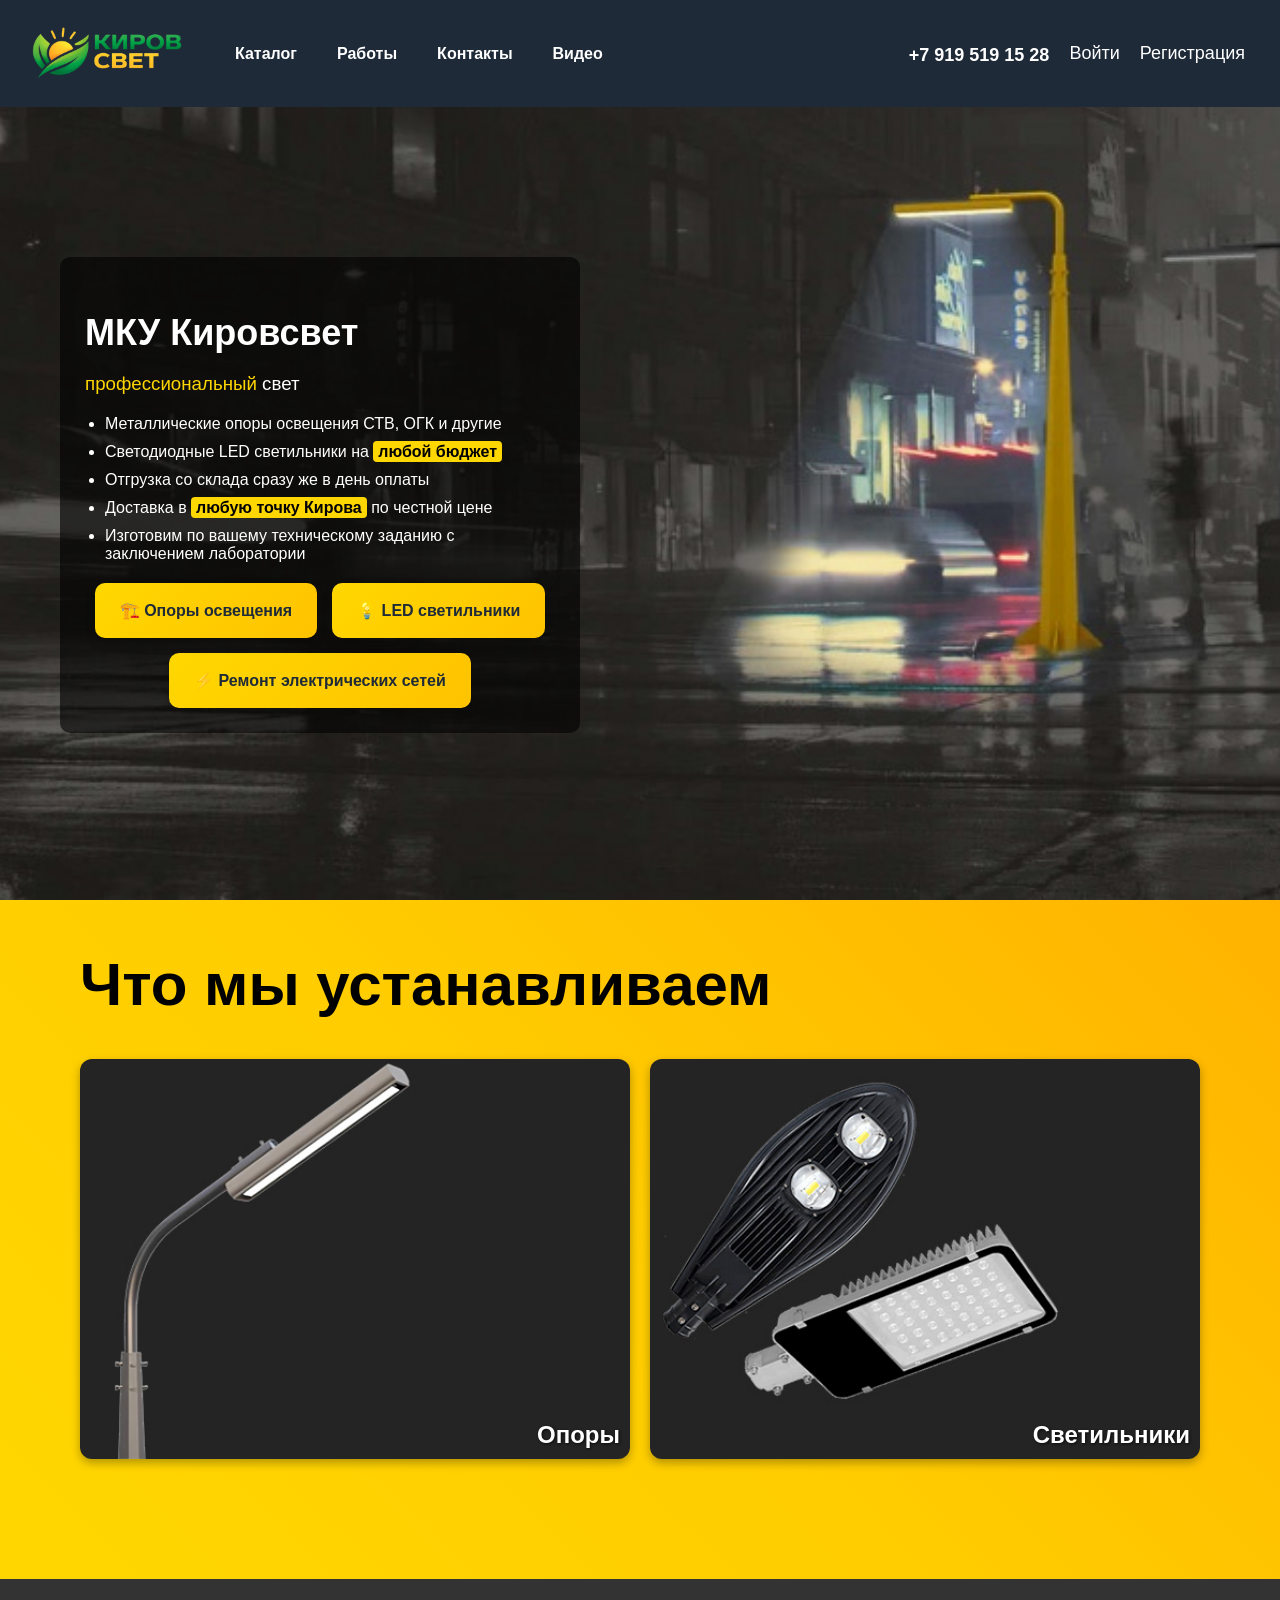
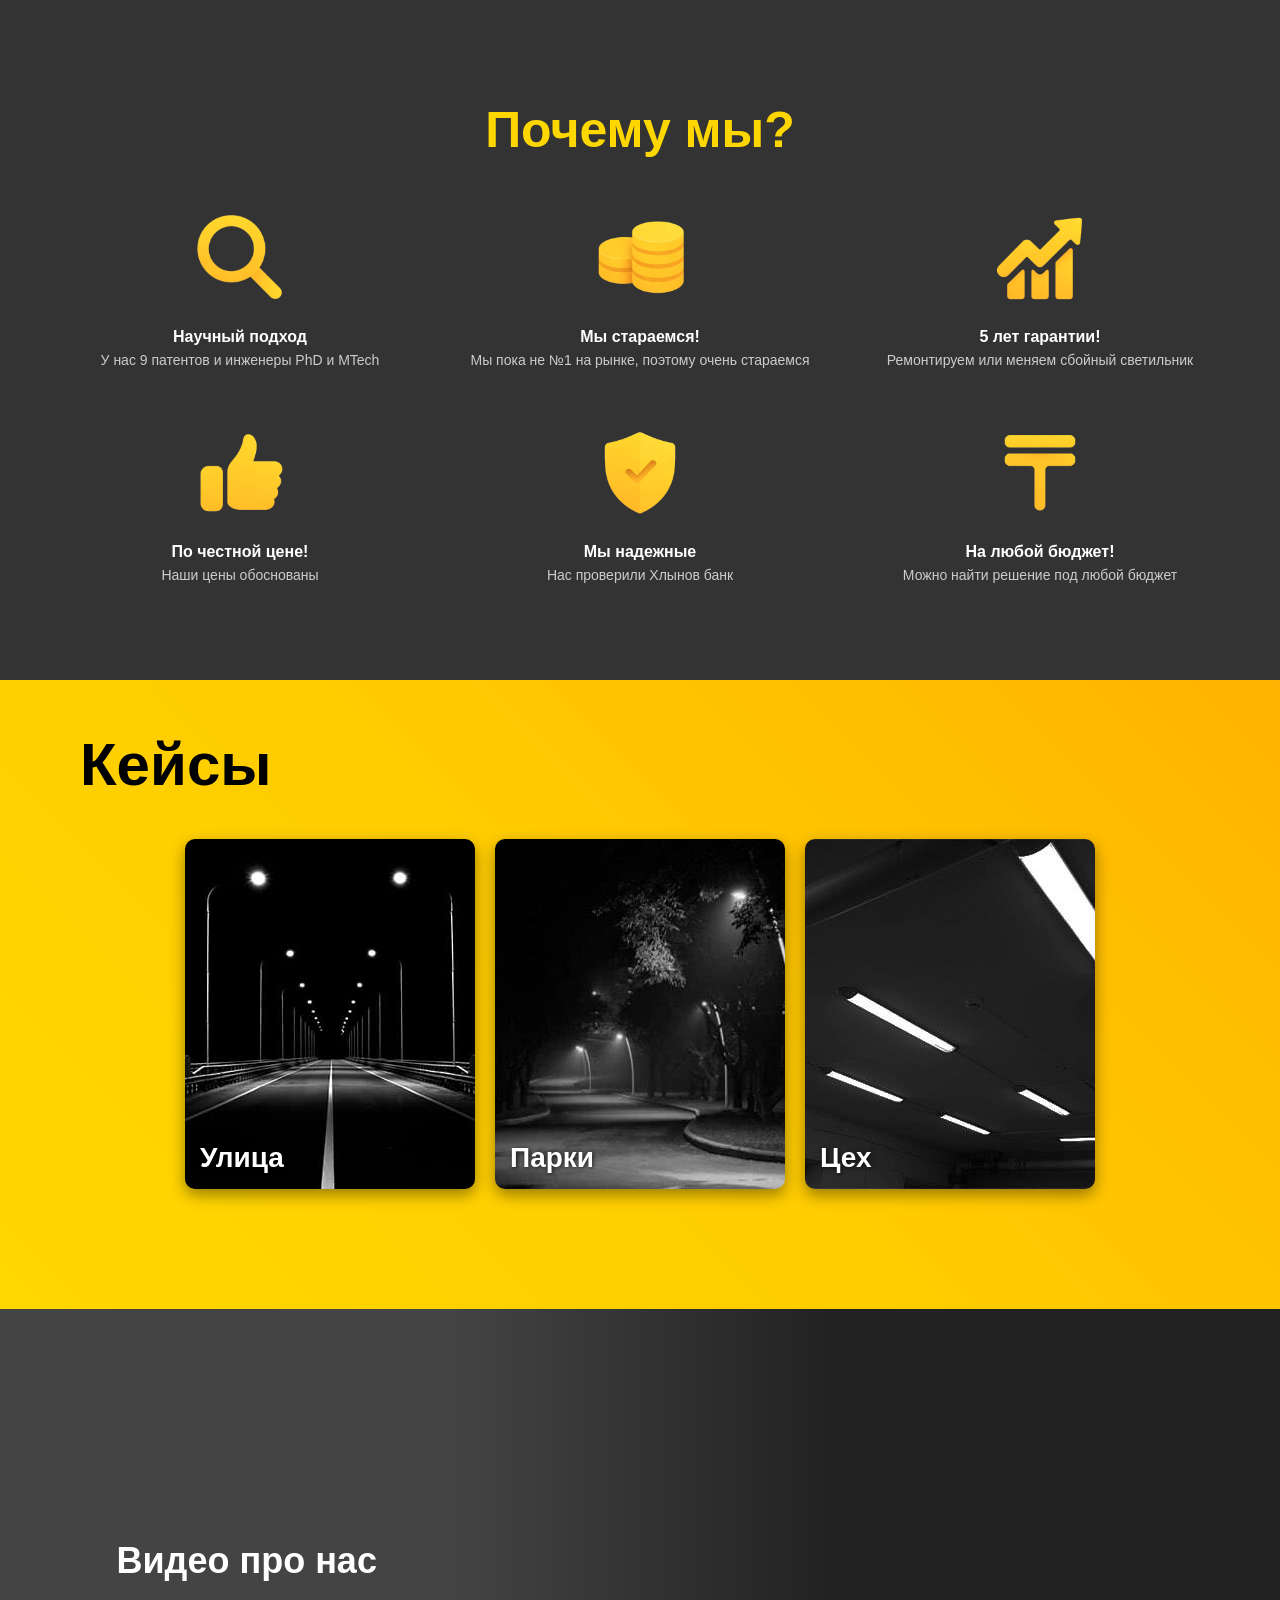
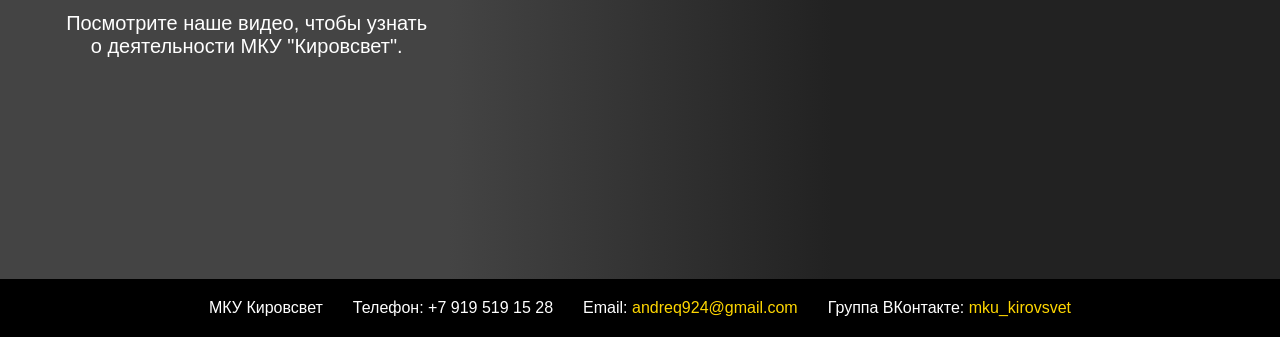
==== index.html @ 3cd002a5 "Add files via upload" ====
<!DOCTYPE html>
<html lang="ru">
<head>
<meta charset="UTF-8">
<meta name="viewport" content="width=device-width, initial-scale=1.0">
<title>МКУ Кировсвет</title>

<style>
/* Убираем горизонтальный скроллинг на всех устройствах */
/* Убираем горизонтальный скроллинг на всех устройствах */
html, body {
    margin: 0;
    padding: 0;
    width: 100%;
    overflow-x: hidden; /* Скрыть горизонтальный скроллинг */
    font-family: Arial, sans-serif;
}

/* HEADER */
.header-container { 
    display: flex; 
    justify-content: space-between; 
    align-items: center; 
    padding: 15px 30px; 
    background-color: #1e2a38; 
    color: white; 
    flex-wrap: wrap; 
}

.logo { 
    width: 155px; 
    margin-right: 10px; 
}

.nav-menu { 
    display: flex; 
    list-style: none; 
    gap: 20px; 
    align-items: center; 
    margin: 0; 
    padding: 0; 
}

.nav-menu a { 
    color: white; 
    text-decoration: none; 
    padding: 5px 10px; 
    transition: 0.3s; 
	  font-weight: bold;
}

.nav-menu a:hover { 
    color: #FFD700; 
}

/* Хедер фиксированный */
#mainHeader {
    position: fixed;
    top: 0;
    left: 0;
    width: 100%;
    background-color: #1e2a38;
    z-index: 1000;
    transition: all 0.3s ease;
    padding: 25px 30px; /* БЫЛО 15px → стало больше */
}

.header-inner {
    display: flex;
    justify-content: space-between;  /* Располагаем элементы по краям */
    align-items: center;             /* Вертикальное выравнивание */
    width: 100%;
    box-sizing: border-box;
	 
}
 
#mainHeader.scrolled {
    background-color: rgba(30, 42, 56, 0.9);
    padding: 10px 30px; /* МЕНЬШЕ при скролле */
}

/* Пользователь */
#userInfo { 
    display: none; 
    align-items: center; 
    gap: 10px; 
    cursor: pointer; 
    margin-left: 20px; 
}

#userInfo img { 
    width: 30px; 
    height: 30px; 
    border-radius: 50%; 
}
 
/* HERO */
.hero { 
padding-top: 90px;
    height: 100vh; 

    background: url('sait1/main-photo.jpg') center/cover no-repeat; 
    display: flex; 
	background-position: center 10%; /* смещает изображение вниз */
    align-items: center; 
    padding-left: 60px; 
    color: white; 
    width: 100%;
    box-sizing: border-box;
}

.hero-content { 
    max-width: 520px; 
    background: rgba(0, 0, 0, 0.6); 
    padding: 25px; 
    border-radius: 10px; 
    width: 100%;
    box-sizing: border-box;
}

.hero-content h2 { 
    font-size: 36px; 
    margin-bottom: 5px; 
}

.hero-content h3 { 
    font-weight: normal; 
    margin-bottom: 20px; 
}

.hero-content ul { 
    padding-left: 20px; 
}

.hero-content li { 
    margin-bottom: 10px; 
}

.hero-buttons { 
    margin-top: 20px; 
    display: flex; 
    gap: 15px; 
    flex-wrap: wrap;
    justify-content: center;
}

.hero-buttons button {
    padding: 18px 25px;   /* больше кнопка */
    border: none;
     border-radius: 10px;
    cursor: pointer;
    background: linear-gradient(135deg, #FFD700, #FFC300);
    color: #1e2a38;
    font-size: 14px;
    font-weight: bold;
    transition: 0.3s;
    box-shadow: 0 4px 10px rgba(0,0,0,0.2);
	    font-weight: bold; /* Сделать текст жирным */
		    font-size: 16px; /* Можно подкорректировать размер шрифта */

}

.hero-buttons button:hover {
    transform: translateY(-2px) scale(1.03);
    box-shadow: 0 6px 14px rgba(0,0,0,0.3);
    background: linear-gradient(135deg, #FFC300, #FFB000);
}

/* Блоки установок и кейсов */
.install-section, .cases-section { 
    padding: 100px 80px; 
    position: relative; 
    background: linear-gradient(45deg, #FFD700, #FFCC00, #FFB300); /* Градиент от желтого к более тёмным оттенкам */
}
.install-buttons, .cases-buttons { 
    display: flex; 
    gap: 20px; 
    justify-content: center; 
    flex-wrap: wrap;
}
/* Кнопки в секции "Что мы устанавливаем" */
/* Кнопки "Что мы устанавливаем" */
/* Кнопки "Что мы устанавливаем" */
.install-buttons button {
    position: relative;
    flex: 1 1 30%;
    height: 400px;
    border: none;
    border-radius: 12px;
    cursor: pointer;
    background-size: cover;
    background-position: center;
    overflow: hidden;
    color: #fff;
    transition: box-shadow 0.3s ease, transform 0.3s ease; /* Убираем масштабирование и оставляем только плавные переходы для обводки и тени */
    margin-bottom: 20px;
    box-shadow: 0 4px 10px rgba(0, 0, 0, 0.3);
    z-index: 1; /* Убедимся, что кнопки выше остальных элементов */
}

/* Эффект при наведении */
.install-buttons button:hover {
    box-shadow: 0 6px 20px rgba(0, 0, 0, 0.4);
    border: 3px solid #FFD700; /* Желтая обводка */
}
/* Текст на кнопке */
.install-buttons button p {
    transition: color 0.3s ease; /* Плавное изменение цвета текста */
}

/* Цвет текста при наведении */
.install-buttons button:hover p {
    color: #FFD700; /* Желтый цвет текста */
}

 

/* Начальное состояние кнопок */
.install-buttons button.poles {
    transform: translateX(-200px);
    opacity: 0;
}

.install-buttons button.lights {
    transform: translateX(200px);
    opacity: 0;
}

/* Когда кнопка становится видимой, запускаем анимацию */
.install-buttons button.show {
    opacity: 1;
    animation: slideIn 2s ease forwards;
}

/* Анимация для кнопки "Опоры" */
@keyframes slideInLeftToRight {
    0% {
        opacity: 0;
        transform: translateX(-200px);
    }
    100% {
        opacity: 1;
        transform: translateX(0);
    }
}

/* Анимация для кнопки "Светильники" */
@keyframes slideInRightToLeft {
    0% {
        opacity: 0;
        transform: translateX(200px);
    }
    100% {
        opacity: 1;
        transform: translateX(0);
    }
}

/* Применяем анимацию в зависимости от кнопки */
.install-buttons button.poles.show {
    animation: slideInLeftToRight 1s ease forwards;
}

.install-buttons button.lights.show {
    animation: slideInRightToLeft 1s ease forwards;
}
/* Заголовок на кнопках */
.install-buttons span {
    position: absolute;
    bottom: 10px;
    right: 10px;
    font-size: 24px;
    font-weight: bold;
    text-shadow: 1px 1px 3px rgba(0, 0, 0, 0.7);
    transition: 0.3s;
}
/* Стили для кнопок в секции "Кейсы" */
.cases-buttons button {
    position: relative;
    width: 380px; /* Увеличиваем ширину кнопки */
    height: 400px; /* Увеличиваем высоту кнопки */
    background-size: cover; /* Картинка будет растягиваться по кнопке */
    background-position: center; /* Центрируем картинку */
    border: none;
    border-radius: 15px; /* Увеличиваем скругление углов */
    cursor: pointer;
    transition: transform 0.3s ease, box-shadow 0.3s ease; /* Плавные эффекты */
    margin-bottom: 30px; /* Увеличиваем отступ между кнопками */
    box-shadow: 0 6px 15px rgba(0, 0, 0, 0.4); /* Тень */
}


.cases-buttons button:hover {
    transform: scale(1.05); /* Плавное увеличение кнопки при наведении */
    box-shadow: 0 8px 25px rgba(0, 0, 0, 0.5); /* Тень при наведении */
}


/* Текст на кнопке */
.cases-buttons span {
    position: absolute;
    bottom: 15px; /* Сдвигаем текст немного ниже */
    left: 15px; /* Сдвигаем текст влево */
    font-size: 28px; /* Увеличиваем размер шрифта */
    font-weight: bold;
    color: white;
    text-shadow: 1px 1px 4px rgba(0, 0, 0, 0.8); /* Увеличиваем эффект тени */
    transition: 0.3s;
}

.cases-buttons button:hover span {
    color: #FFD700; /* Цвет текста при наведении */
    text-shadow: 1px 1px 7px rgba(255, 215, 0, 0.8); /* Яркая тень при наведении */
}
.install-section h2, .cases-section h2 { 
    font-size: 60px; 
    margin-top: -50px; 
    margin-bottom: 40px; 
    color: #000; 
    text-align: left; 
}

/* Почему мы */
.why-section { 
    background-color: #333; 
    color: #eee; 
    padding: 80px 60px; 
    text-align: center; 
}

.why-section h2 { 
    font-size: 50px; 
    margin-bottom: 50px; 
    color: #FFD700; 
}
.video-text {
    text-align: center;
 
}

.video-text h2 {
    font-size: 36px; /* заголовок */
}

.video-text p {
    font-size: 20px; /* обычный текст */
}
/* Увеличиваем кнопку при наведении */
.install-buttons button:hover {
    transform: scale(1.05);
    box-shadow: 0 6px 20px rgba(0, 0, 0, 0.4);
    border: 3px solid #FFD700; /* Добавляем желтую обводку */
    color: #FFD700; /* Меняем цвет текста на желтый */
}
/* Для кнопок "Опоры" и "Светильники" */
.install-buttons button p {
    transition: color 0.3s ease; /* Плавное изменение цвета текста */
}

/* Стилизация текста на кнопке при наведении */
.install-buttons button:hover p {
    color: #FFD700; /* Текст становится желтым */
}
.why-grid { 
    display: grid; 
    grid-template-columns: repeat(3, 1fr); 
    gap: 40px; 
    justify-items: center; 
    align-items: start; 
}

.why-item {
    opacity: 0; /* Начальная прозрачность */
    transform: translateY(-20px); /* Сдвигаем элементы вверх */
    transition: opacity 0.3s ease, transform 0.3s ease; /* Плавная анимация */
}

/* Когда элемент становится видимым, добавляем анимацию */
.why-item.animate {
    opacity: 1; /* Убираем прозрачность */
    transform: translateY(0); /* Сдвигаем в исходное положение */
}
@keyframes fadeInFromTop {
    0% {
        opacity: 0;
        transform: translateY(-20px);
    }
    100% {
        opacity: 1;
        transform: translateY(0);
    }
}
.why-item:nth-child(1).animate { animation-delay: 0.2s; }
.why-item:nth-child(2).animate { animation-delay: 0.4s; }
.why-item:nth-child(3).animate { animation-delay: 0.6s; }
.why-item:nth-child(4).animate { animation-delay: 0.8s; }
.why-item:nth-child(5).animate { animation-delay: 1s; }
.why-item:nth-child(6).animate { animation-delay: 1.2s; }
/* Стили для изображений (иконок) */
.why-item img {
    width: 100px; /* Фиксированная ширина */
    height: 100px; /* Фиксированная высота */
    object-fit: contain; /* Сохраняем пропорции изображения */
    margin-bottom: 10px; /* Отступ снизу для иконки */
}
.why-title { 
    font-weight: bold; 
    font-size: 16px; 
    margin: 5px 0; 
    color: #fff; 
}

.why-desc { 
    font-weight: normal; 
    font-size: 14px; 
    color: #ccc; 
    line-height: 1.4; 
    margin-top: 5px; 
}

/* Видео и текст */
.video-text-section { 
    display: flex; 
    gap: 40px; 
    background: linear-gradient(90deg, #444 35%, #222 65%); 
    padding: 60px 40px; 
    flex-wrap: wrap; 
    align-items: center; 
    justify-content: center; 
}

.video-text-section .video-text { 
    flex: 1; 
    color: white; 
    padding: 20px; 
    min-width: 250px; 
    font-size: 18px; 
}
/* Анимации для кнопок */
@keyframes slideInTopToBottom {
    0% {
        opacity: 0;
        transform: translateY(-200px);
    }
    100% {
        opacity: 1;
        transform: translateY(0);
    }
}

@keyframes slideInBottomToTop {
    0% {
        opacity: 0;
        transform: translateY(200px);
    }
    100% {
        opacity: 1;
        transform: translateY(0);
    }
}

/* Начальное состояние кнопок */
.cases-buttons button.first,
.cases-buttons button.second,
.cases-buttons button.third {
    opacity: 0; /* Начальная прозрачность */
    transform: translateY(0); /* Начальная позиция */
    transition: transform 0.3s ease, opacity 0.3s ease; /* Плавная анимация при наведении */
}

/* Анимации для кнопок при скролле */
.cases-buttons button.first {
    transform: translateY(0px); /* Начальная позиция для анимации */
}

.cases-buttons button.second {
    transform: translateY(0px); /* Начальная позиция для анимации */
}

.cases-buttons button.third {
    transform: translateY(0px); /* Начальная позиция для анимации */
}

/* Когда кнопка становится видимой, запускаем анимацию */
.cases-buttons button.first.show {
    animation: slideInTopToBottom 1s ease forwards;
}

.cases-buttons button.second.show {
    animation: slideInBottomToTop 1s ease forwards;
}

.cases-buttons button.third.show {
    animation: slideInTopToBottom 1s ease forwards;
}

/* Анимация при наведении */
.cases-buttons button:hover {
    transform: scale(1.1); /* Увеличение при наведении */
    opacity: 1; /* Сделаем кнопку видимой при наведении */
}

.video-text-section iframe { 
    flex: 2; 
    min-width: 400px; 
    height: 450px; 
    border: none; 
}

/* Модалка */
.modal { 
    display: none; 
    position: fixed; 
    z-index: 1000; 
    inset: 0; 
    background: rgba(0, 0, 0, 0.6); 
    backdrop-filter: blur(4px); 
}

.modal-content { 
    background: #fff; 
    margin: auto; 
    padding: 30px 25px; 
    width: 320px; 
    border-radius: 12px; 
    text-align: center; 
    position: relative; 
    top: 50%; 
    transform: translateY(-50%); 
    box-shadow: 0 10px 30px rgba(0, 0, 0, 0.3); 
    animation: fadeIn 0.3s ease; 
}

@keyframes fadeIn { 
    from {opacity: 0; transform: translateY(-60%);} 
    to {opacity: 1; transform: translateY(-50%);} 
}

.close { 
    position: absolute; 
    right: 15px; 
    top: 10px; 
    font-size: 22px; 
    cursor: pointer; 
    color: #888; 
}

.close:hover { 
    color: #000; 
}

.modal-buttons { 
    display: flex; 
    gap: 10px; 
    justify-content: center; 
}

.modal-buttons button { 
    flex: 1; 
    padding: 10px; 
    border-radius: 6px; 
    border: none; 
    cursor: pointer; 
    font-size: 14px; 
    transition: 0.2s; 
}

.login-btn { 
    background-color: #1e2a38; 
    color: #fff; 
}

.login-btn:hover { 
    background-color: #2f3f52; 
}

.register-btn { 
    background-color: #FFD700; 
    color: #000; 
}

.register-btn:hover { 
    background-color: #FFC300; 
}

/* Цвета для ссылок входа и регистрации */
#loginLink a, #registerLink a {
    color: white;
    text-decoration: none;
}

#loginLink a:hover, #registerLink a:hover {
    color: #FFD700;
}

/* Нижний блок */
footer {
    background-color: #000;
    color: #fff;
    padding: 20px 0;
    width: 100%;
    text-align: center;
}

footer .footer-container {
    display: flex;
    justify-content: center; 
    align-items: center; 
    gap: 30px; 
    width: 100%; 
    font-size: 16px;
}
.menu-toggle {
    display: none;
    cursor: pointer;
    flex-direction: column;
         margin-top: 1px;  /* Приподнимаем полоску на 5px (или больше по необходимости) */

 }

.menu-bar {
     height: 3px;
    background-color: #fff;
	   margin-left: -50px;
 }

.mobile-menu {
    display: none;
    position: fixed; /* Фиксируем меню */
    top: 50px; /* Положение ниже кнопки */
    left: 0;
    width: 100%;
    background-color: #1e2a38;
    box-shadow: 0 4px 8px rgba(0, 0, 0, 0.2);
    text-align: center;
    z-index: 1000; /* Чтобы меню было поверх остальных элементов */
    transition: top 0.3s ease-in-out; /* Плавная анимация при открытии */
}


.mobile-menu .nav-menu {
    display: flex;
    flex-direction: column; /* Строки по вертикали */
    gap: 20px;
    padding: 20px;
}

.mobile-menu .nav-menu a {
    color: white;
    text-decoration: none;
    font-size: 18px;
}
footer a {
    color: #FFD700;
    text-decoration: none;
}

footer a:hover {
    color: #FFC300;
}
@media (max-width: 1300px) {
    .cases-buttons button {
        width: 290px;  /* уменьшаем ширину */
        height: 350px; /* уменьшаем высоту */
        border-radius: 10px; /* можно чуть уменьшить скругление */
        margin-bottom: 20px; /* меньше отступ */
    }
}
 
/* Мобильные адаптации */
@media (max-width: 950px) {
    .hero {
        padding-left: 0; /* Убираем отступ слева */
        padding-top: 50px; /* Уменьшаем отступ сверху */
        text-align: left;  /* Текст выравнивается по левому краю */
    }
 
    .hero-content {
        max-width: 100%;
        padding-left: 2; /* Убираем отступ слева */
        padding-right: 20px; /* Сохраняем отступ справа */
        margin-left: 0px; /* Сдвигаем контент влево */
    }

    .hero-content h2 {
        font-size: 18px; /* Уменьшаем размер заголовка */
        margin-bottom: 5px;
    }

    .hero-content h3 {
        font-size: 12px; /* Уменьшаем размер подзаголовка */
    }

    .hero-content ul {
        font-size: 10px; /* Уменьшаем размер текста в списке */
        padding-left: 10px; /* Убираем отступы списка */
    }

    .hero-buttons {
        margin-top: 10px;
        gap: 5px; /* Уменьшаем зазор между кнопками */
    }

    .hero-buttons button {
        padding: 18px 8px; /* Уменьшаем размер кнопок */
        font-size: 10px; /* Уменьшаем размер шрифта кнопок */
        width: 100%; /* Кнопки занимают всю ширину */
        margin-bottom: 5px; /* Уменьшаем отступ между кнопками */

    }

    /* Уменьшаем кнопки в секциях */
    .install-buttons button, .cases-buttons button { 
        flex: 1 1 100%; /* Кнопки занимают всю ширину экрана */
        min-height: 120px; /* Уменьшаем минимальную высоту кнопок */
        margin-bottom: 10px; /* Добавляем отступ снизу */
        width: 100%; /* Ширина кнопок */
    }

    .install-buttons button {
        height: 180px; /* Уменьшаем высоту кнопок */
    }

    .install-buttons span {
        font-size: 14px; /* Уменьшаем размер текста на кнопках */
    }

    .install-section h2 {
        font-size: 24px; /* Уменьшаем размер заголовка */
        text-align: center; /* Центрируем заголовок */
    }

    .why-grid {
        grid-template-columns: repeat(2, 1fr); /* Уменьшаем количество колонок */
    }

    .video-text-section iframe {
        width: 100%;
        height: 250px; /* Уменьшаем размер видео */
    }
	    footer .footer-container {
        flex-direction: column; /* Элементы в футере будут располагаться в колонку */
        align-items: center; /* Выравниваем элементы по центру */
        padding: 20px 10px; /* Уменьшаем отступы */
    }

    footer span {
        font-size: 14px; /* Уменьшаем размер шрифта */
        text-align: center; /* Центрируем текст */
    }

      #mainHeader {
        position: fixed; /* Закрепляем хедер */
        top: 0;
        left: 0;
        width: 100%;
        z-index: 1000;
        padding: 10px 15px;
        transition: none; /* Убираем анимацию */
    }
    .header-inner {
        max-width: 100%; /* Убираем ограничение по ширине */
        padding: 0 15px; /* Уменьшаем отступы для внутренних элементов */
        display: flex;
        justify-content: space-between;
        align-items: center;
        flex-wrap: wrap;
    }

    .logo {
        width: 30px; /* Уменьшаем размер логотипа */
    }

    .nav-menu {
        display: flex;
        gap: 15px;
        font-size: 14px; /* Уменьшаем шрифт */
        flex-wrap: wrap;
        margin: 0;
    }

    .nav-menu a {
        color: white;
        text-decoration: none;
        padding: 5px;
        transition: 0.3s;
    }

    .nav-menu a:hover {
        color: #FFD700;
    }

    /* Блок правой части хедера (контакты и кнопки) */
.header-inner > div {
    display: flex;
    align-items: center;
    gap: 10px;
    justify-content: flex-start;  /* Изменяем на start, чтобы элементы шли от левого края */
 }
    /* Информация о пользователе */
    #userInfo {
        font-size: 14px; /* Уменьшаем размер шрифта */
    }

    #userInfo img {
        width: 25px; /* Уменьшаем иконку пользователя */
        height: 25px;
    }

	    /* Скрыть меню и показывать кнопку на мобильных */
    .nav-menu {
        display: none;
    }

    .menu-toggle {
        display: flex;
    }
    
    /* Скрыть мобильное меню по умолчанию */
    .mobile-menu {
        display: none;
    }

.mobile-menu.show {
    display: block; /* Показать меню */
}
 

.logo {
    width: 80px;
    position: absolute;
    left: 10px;
    top: 12px; /* было 15px — уменьшаем, чтобы поднять */
}

    /* Уменьшаем размер шрифта для ссылок меню */
    .nav-menu a {
        font-size: 14px; /* Уменьшаем шрифт */
    }

    /* Уменьшаем размер шрифта для информации о пользователе */
    #userInfo {
        font-size: 14px;
    }

    /* Уменьшаем размер текста для номера телефона */
    .header-inner > div > div:first-child {
        font-size: 12px; /* Уменьшаем размер шрифта для номера телефона */
    }

    /* Уменьшаем отступы и размер кнопок в правой части шапки */
    .header-inner > div {
        gap: 10px; /* Уменьшаем промежуток между элементами */
        font-size: 14px; /* Уменьшаем размер шрифта для кнопок */
		margin-left: 0px; /* Сдвигаем влево на 10px */

    }

    /* Уменьшаем размер кнопок входа и регистрации */
    #loginLink a, #registerLink a {
        font-size: 12px; /* Уменьшаем размер шрифта для ссылок */
        padding: 5px; /* Уменьшаем отступы */
		margin-left: 0px; /* Сдвигаем влево на 10px */

    }

    /* Уменьшаем размеры кнопок регистрации и входа в модалке */
    .modal-buttons button {
        font-size: 12px; /* Уменьшаем размер шрифта */
        padding: 8px 12px; /* Уменьшаем отступы */
 
    }

    /* Уменьшаем кнопки в мобильном меню */
    .menu-toggle {
        gap: 4px; /* Уменьшаем отступы между полосками */
    }

    .menu-bar {
        width: 25px; /* Уменьшаем ширину полосок меню */
    }

    .video-text-section iframe {
        width: 100% !important;  /* Видео занимает всю ширину экрана */
        height: 200px !important; /* Уменьшаем высоту */
        max-width: 100% !important; /* Ограничиваем максимальную ширину */
        margin-left: -40px; /* Сдвигаем видео влево */
    }

    .video-text-section {
        display: flex;
        justify-content: flex-start; /* Выравнивание по левому краю */
        align-items: center;        /* Вертикальное выравнивание */
        width: 100%;                /* Убираем ограничения по ширине */
    }

	   .video-text-section .video-text {
        margin-left: -80px;
    }

 

}
.nav-menu a {
    position: relative;
    display: inline-block;
}

.nav-menu a::after {
    content: "";
    position: absolute;
    left: 50%;
    bottom: 1px;
    width: 80%;
    height: 1px;
    background-color: white;

    transform: translateX(-50%) scaleX(0);
    transform-origin: center;
    transition: transform 0.3s ease;
}

.nav-menu a:hover::after {
    transform: translateX(-50%) scaleX(1);
}
html {
    scroll-behavior: smooth;
}
</style>
</head>
<body>

<header id="mainHeader">
  <div class="header-inner">
    <!-- Левый блок: логотип + меню -->
    <div style="display: flex; align-items: center; gap: 30px;">
      <a href="#home">
    <img src="sait1/logo.png" alt="Логотип" class="logo">
</a>
      <nav>
        <ul class="nav-menu">
          <li><a href="#installSection">Каталог</a></li>
          <li><a href="#casesSection">Работы</a></li>
          <li><a href="ContacMap.html">Контакты</a></li>
          <li><a href="#videoSection">Видео</a></li>
        </ul>
      </nav>
    </div>

    <!-- Правый блок -->
	<div style="display: flex; align-items: center; gap: 20px; font-size: 18px; margin-left: auto; transform: translateX(-65px);">
      <div style="font-weight: bold; color: #fff; margin-top: 4px;">+7 919 519 15 28</div>

      <div id="loginLink"><a href="login.html">Войти</a></div>
      <div id="registerLink"><a href="register.html">Регистрация</a></div>

      <div id="userInfo" onclick="goToDashboard()">
        <img id="userImage" src="" alt="User">
        <span id="username" style="color:#fff; font-weight:bold;"></span>
      </div>
    </div>
    
    <!-- Кнопка для мобильного меню -->
    <div class="menu-toggle" id="menuToggle" onclick="toggleMenu()">
      <span class="menu-bar"></span>
      <span class="menu-bar"></span>
      <span class="menu-bar"></span>
    </div>
  </div>
</header>

<!-- Мобильное меню -->
<div class="mobile-menu" id="mobileMenu">
  <ul class="nav-menu">
    <li><a href="#installSection">Каталог</a></li>
    <li><a href="#casesSection">Работы</a></li>
    <li><a href="ContacMap.html">Контакты</a></li>
    <li><a href="#videoSection">Видео</a></li>
  </ul>
</div>

<main>
<!-- HERO -->
<section class="hero" id="home">
    <div class="hero-content">
        <h2>МКУ Кировсвет</h2>
        <h3><span style="color: #FFD700;">профессиональный</span> свет</h3>
        <ul>
            <li>Металлические опоры освещения СТВ, ОГК и другие</li>
<li>Светодиодные LED светильники на <span style="background-color: #FFD700; color: #000000; padding: 2px 5px; border-radius: 4px; font-weight: bold;">любой бюджет</span></li>            <li>Отгрузка со склада сразу же в день оплаты</li>
<li>Доставка в <span style="background-color: #FFD700; color: #000000; padding: 2px 5px; border-radius: 4px; font-weight: bold;">любую точку Кирова</span> по честной цене</li>            <li>Изготовим по вашему техническому заданию с заключением лаборатории</li>
        </ul>
   <div class="hero-buttons">
    <button onclick="window.location.href='poles.html?from=index'">🏗️ Опоры освещения</button>
    <button onclick="window.location.href='light.html?from=index'">💡 LED светильники</button>
    <button onclick="handleRequestClick(event)">⚡ Ремонт электрических сетей</button>
</div>
    </div>
</section>

<!-- Блок "Что мы устанавливаем" -->
<section class="install-section" id="installSection">
    <h2>Что мы устанавливаем</h2>
    <div class="install-buttons">
        <button style="background-image: url('sait1/photo1.jpg');" onclick="window.location.href='poles.html?from=index'">
            <span>Опоры</span>
        </button>
        <button style="background-image: url('sait1/photo2.jpg');" onclick="window.location.href='light.html?from=index'">
            <span>Светильники</span>
        </button>
    </div>
</section>

<!-- Почему мы -->
<section class="why-section">
    <h2>Почему мы?</h2>
    <div class="why-grid">
        <div class="why-item"><img src="sait1/icon1.png" alt="Scientific Approach Icon"><p class="why-title">Научный подход</p><p class="why-desc">У нас 9 патентов и инженеры PhD и MTech</p></div>
        <div class="why-item"><img src="sait1/icon2.png" alt="We Try Hard Icon"><p class="why-title">Мы стараемся!</p><p class="why-desc">Мы пока не №1 на рынке, поэтому очень стараемся</p></div>
        <div class="why-item"><img src="sait1/icon3.png" alt="5 Years Warranty Icon"><p class="why-title">5 лет гарантии!</p><p class="why-desc">Ремонтируем или меняем сбойный светильник</p></div>
        <div class="why-item"><img src="sait1/icon4.png" alt="Fair Price Icon"><p class="why-title">По честной цене!</p><p class="why-desc">Наши цены обоснованы</p></div>
        <div class="why-item"><img src="sait1/icon5.png" alt="Reliable Icon"><p class="why-title">Мы надежные</p><p class="why-desc">Нас проверили Хлынов банк</p></div>
        <div class="why-item"><img src="sait1/icon6.png" alt="Any Budget Icon"><p class="why-title">На любой бюджет!</p><p class="why-desc">Можно найти решение под любой бюджет</p></div>
    </div>
</section>

<!-- Кейсы -->
<!-- Кейсы -->
<section class="cases-section" id="casesSection">
    <h2>Кейсы</h2>
    <div class="cases-buttons">
        <button style="background-image: url('sait1/case1.jpg');" onclick="location.href='blog.html?category=streets'">
            <span>Улица</span>
        </button>
        <button style="background-image: url('sait1/case2.jpg');" onclick="location.href='blog.html?category=parks'">
            <span>Парки</span>
        </button>
        <button style="background-image: url('sait1/case3.jpg');" onclick="location.href='blog.html?category=factories'">
            <span>Цех</span>
        </button>
    </div>
</section>

<!-- Видео -->
<section class="video-text-section" id="videoSection">
    <div class="video-text">
        <h2>Видео про нас</h2>
        <p>Посмотрите наше видео, чтобы узнать о деятельности МКУ "Кировсвет".</p>
    </div>
    <iframe src="https://rutube.ru/play/embed/9d8a7dd4cd6e8657183748b31ed77d64" allowfullscreen></iframe>
</section>

<!-- Модалка -->
<div id="authModal" class="modal">
    <div class="modal-content">
        <span class="close" onclick="closeModal()">&times;</span>
        <h3>Требуется вход</h3>
        <p>Чтобы подать заявку, необходимо войти в систему</p>
        <div class="modal-buttons">
            <button class="login-btn" onclick="goToLogin()">Войти</button>
            <button class="register-btn" onclick="goToRegister()">Регистрация</button>
        </div>
    </div>
</div>
<script>
document.addEventListener('DOMContentLoaded', () => {
    const installButtons = document.querySelectorAll('.install-buttons button');

    // Функция для отслеживания видимости элементов
    const handleIntersection = (entries, observer) => {
        entries.forEach(entry => {
            if (entry.isIntersecting) {
                entry.target.classList.add('show'); // Добавляем класс "show" для анимации
                observer.unobserve(entry.target); // Останавливаем наблюдение после того, как элемент стал видим
            }
        });
    };

    const observer = new IntersectionObserver(handleIntersection, {
        threshold: 0.5 // Элемент будет виден, когда его 50% будет видно на экране
    });

    // Наблюдаем за каждой кнопкой
    installButtons.forEach(button => {
        // Если кнопка "Опоры" (слева)
        if (button.style.backgroundImage.includes("photo1")) {
            button.classList.add('poles'); // Добавляем класс для анимации "Опоры"
        }

        // Если кнопка "Светильники" (справа)
        if (button.style.backgroundImage.includes("photo2")) {
            button.classList.add('lights'); // Добавляем класс для анимации "Светильники"
        }

        observer.observe(button); // Начинаем наблюдение за кнопкой
    });
});
document.addEventListener('DOMContentLoaded', () => {
    const caseButtons = document.querySelectorAll('.cases-buttons button');

    // Функция для отслеживания видимости элементов
    const handleIntersection = (entries, observer) => {
        entries.forEach(entry => {
            if (entry.isIntersecting) {
                entry.target.classList.add('show'); // Добавляем класс "show" для анимации
                observer.unobserve(entry.target); // Прекращаем наблюдение за этим элементом
            }
        });
    };

    const observer = new IntersectionObserver(handleIntersection, {
        threshold: 0.5 // Элемент будет виден, когда его 50% будет видно на экране
    });

    // Добавляем классы для первой, второй и третьей кнопки
    caseButtons.forEach((button, index) => {
        if (index === 0) {
            button.classList.add('first'); // Первая кнопка
        } else if (index === 1) {
            button.classList.add('second'); // Вторая кнопка
        } else if (index === 2) {
            button.classList.add('third'); // Третья кнопка
        }

        observer.observe(button); // Начинаем наблюдение за кнопкой
    });
});

document.addEventListener('DOMContentLoaded', () => {
    // Получаем все элементы с классом .why-item
    const whyItems = document.querySelectorAll('.why-item');

    // Функция для отслеживания видимости элементов
    const handleIntersection = (entries, observer) => {
        entries.forEach(entry => {
            if (entry.isIntersecting) {
                entry.target.classList.add('animate'); // Добавляем класс "animate" для анимации
                observer.unobserve(entry.target); // Прекращаем наблюдение за этим элементом
            }
        });
    };

    // Настройки IntersectionObserver
    const observer = new IntersectionObserver(handleIntersection, {
        threshold: 0.5 // Элемент будет видим, когда 50% его видимости появится на экране
    });

    // Наблюдаем за каждым элементом .why-item
    whyItems.forEach(item => {
        observer.observe(item); // Начинаем наблюдение за каждым элементом
    });
});
</script>
<script>
// Отображение пользователя
if(sessionStorage.getItem('username')){
    const username = sessionStorage.getItem('username');
    document.getElementById('loginLink').style.display = 'none';
    document.getElementById('registerLink').style.display = 'none';
    const userInfo = document.getElementById('userInfo');
    userInfo.style.display = 'flex';
    document.getElementById('username').textContent = username;

    // Иконка
    if(username === 'Admin'){
        document.getElementById('userImage').src = 'sait1/admin-icon.png';
    } else {
        document.getElementById('userImage').src = 'sait1/user-icon.png';
    }
}

// Кнопка заявки
function handleRequestClick(event){
    event.preventDefault();
    if(!sessionStorage.getItem('username')){
        document.getElementById('authModal').style.display='block';
    } else {
        window.location.href="submit_request.html";
    }
}

// Функция для переключения мобильного меню
function toggleMenu() {
    const mobileMenu = document.getElementById('mobileMenu');
    mobileMenu.classList.toggle('show'); // Добавляет/удаляет класс, показывая/скрывая меню
    if (mobileMenu.classList.contains('show')) {
        // Если меню открыто, не делаем хедер прозрачным
        document.getElementById('mainHeader').classList.remove('scrolled');
    }
}
function closeModal(){ document.getElementById('authModal').style.display='none'; }
function goToLogin(){ window.location.href="login.html"; }
function goToRegister(){ window.location.href="register.html"; }

// Прокрутка хедера
window.addEventListener('scroll', function() {
    const header = document.getElementById('mainHeader');
    const mobileMenu = document.getElementById('mobileMenu');
    
    // Проверяем, что мы на мобильном устройстве, чтобы отключить анимацию
    if (window.innerWidth > 768) { // На устройствах больше 768px анимация работает
        if (!mobileMenu.classList.contains('show')) {
            if (window.scrollY > 50) header.classList.add('scrolled');
            else header.classList.remove('scrolled');
        }
    } else {
        // На мобильных устройствах, хедер всегда будет в статичном положении
        header.classList.remove('scrolled'); // Убираем класс, чтобы не было изменений
    }
});ы


// Личный кабинет
function goToDashboard(){
    const username = sessionStorage.getItem('username');
    if(username){
        if(username === 'Admin') window.location.href="admin_dashboard.html";
        else window.location.href="user_dashboard.html";
    } else alert("Пожалуйста, войдите в систему.");
}

// Закрытие модалки при клике вне
window.onclick = function(event){
    const modal = document.getElementById('authModal');
    if(event.target === modal) modal.style.display = "none";
}
</script>

<!-- Нижний блок -->
<footer>
    <div class="footer-container">
        <span>МКУ Кировсвет</span>
        <span>Телефон: +7 919 519 15 28</span>
        <span>Email: <a href="mailto:andreq924@gmail.com">andreq924@gmail.com</a></span>
        <span>Группа ВКонтакте: <a href="https://vk.com/mku_kirovsvet" target="_blank">mku_kirovsvet</a></span>
    </div>
</footer>

</body>
</html>
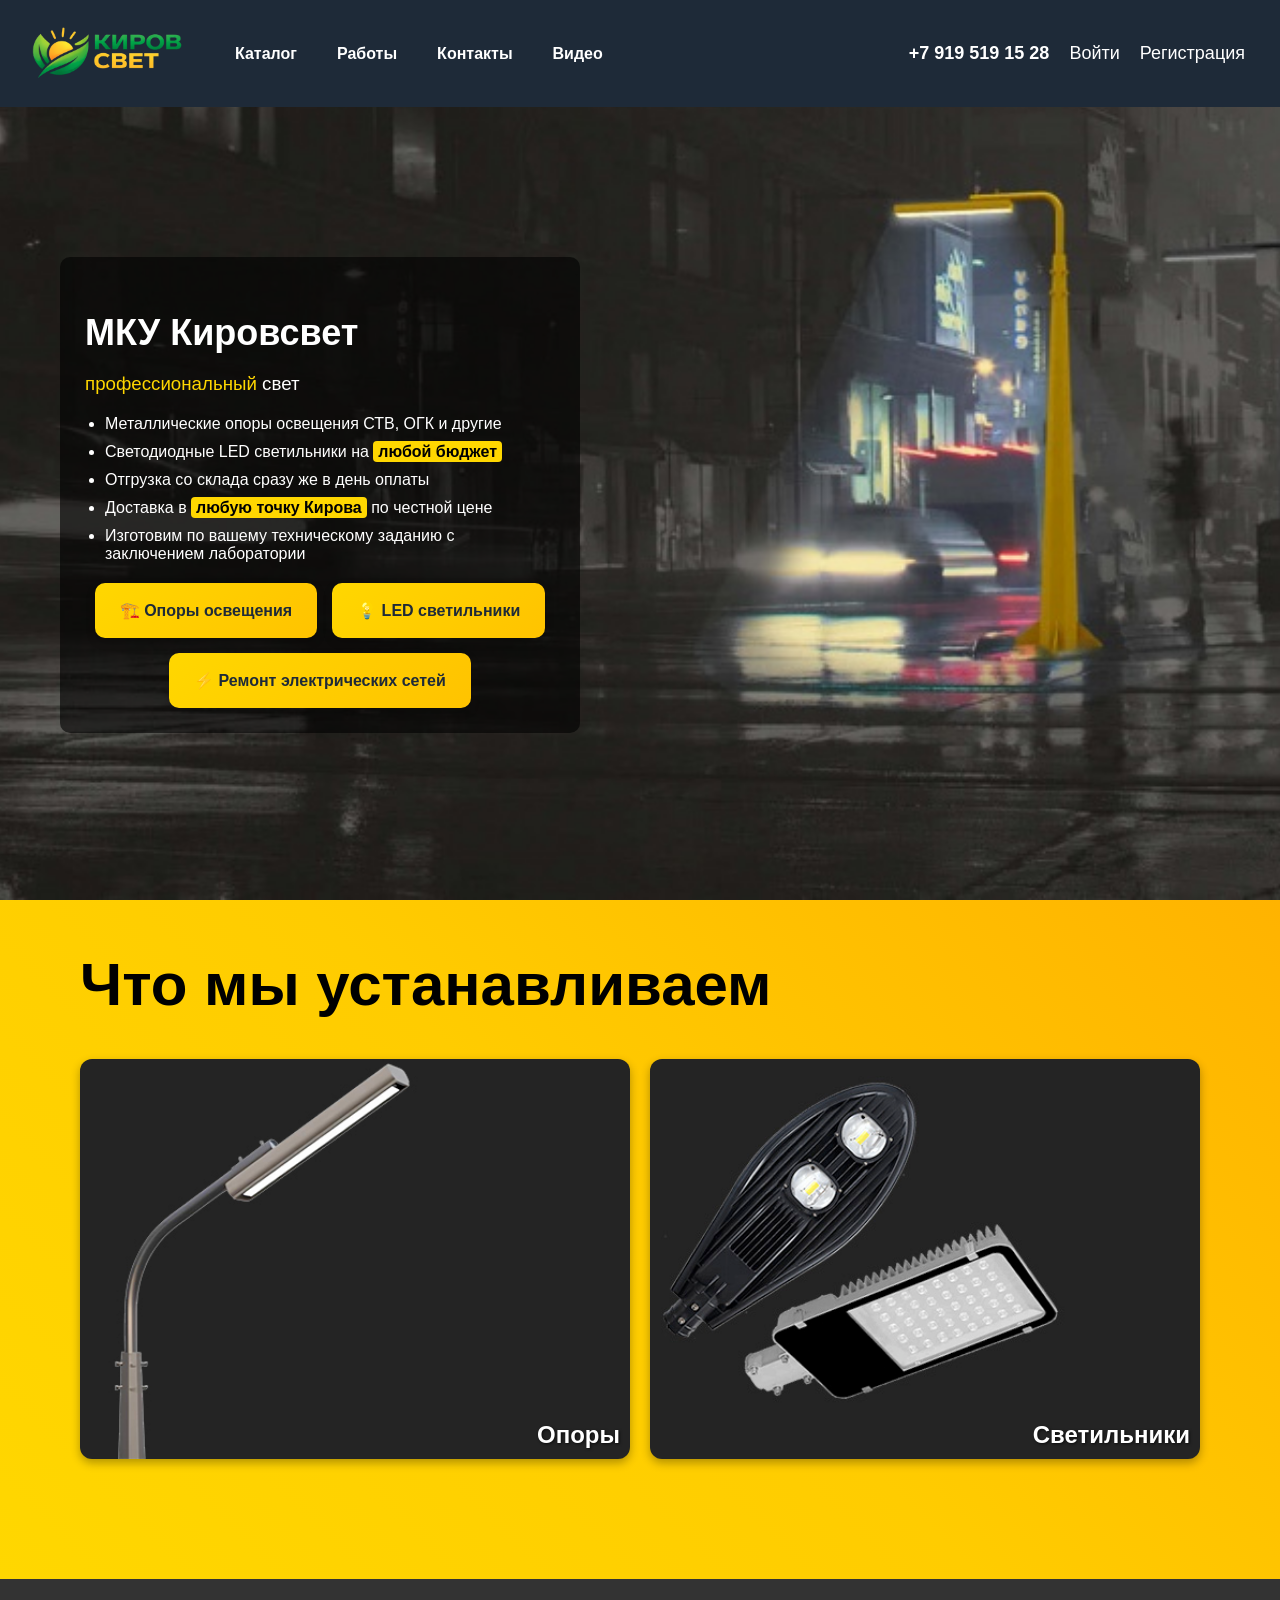
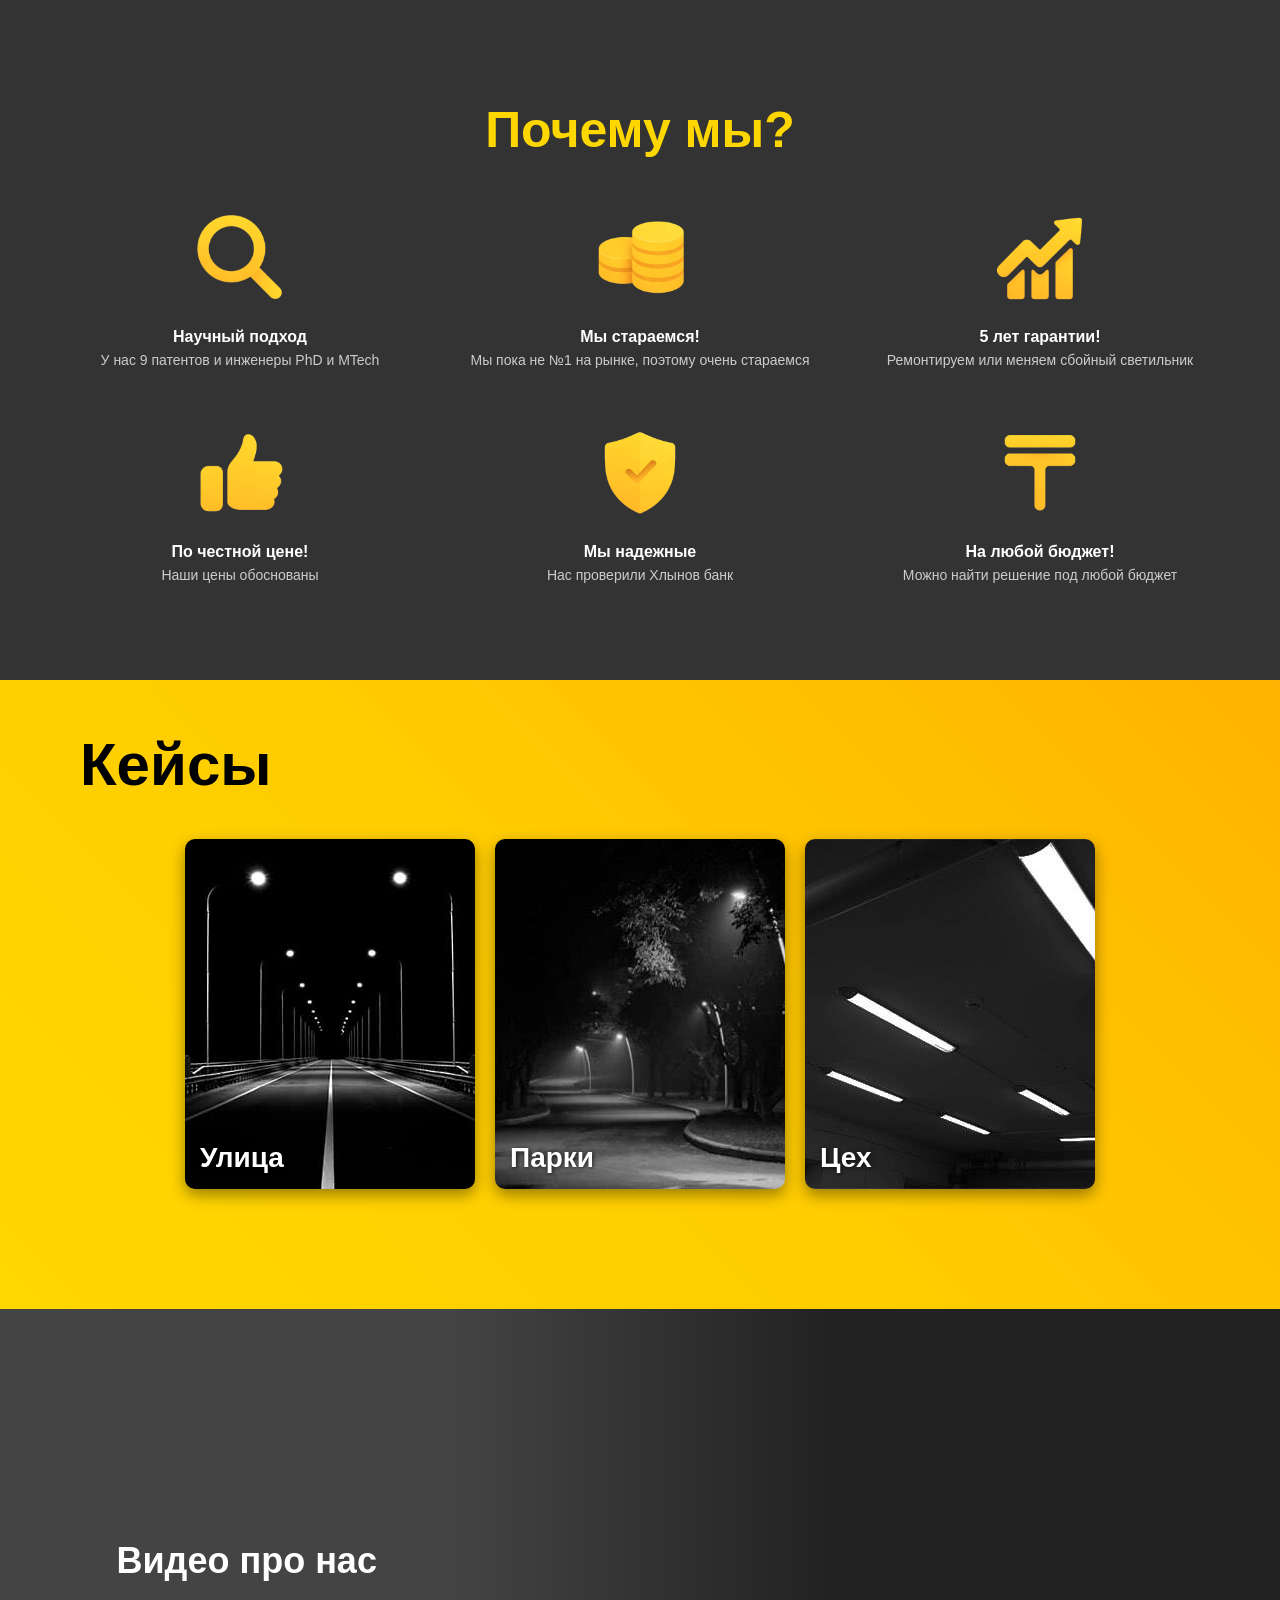
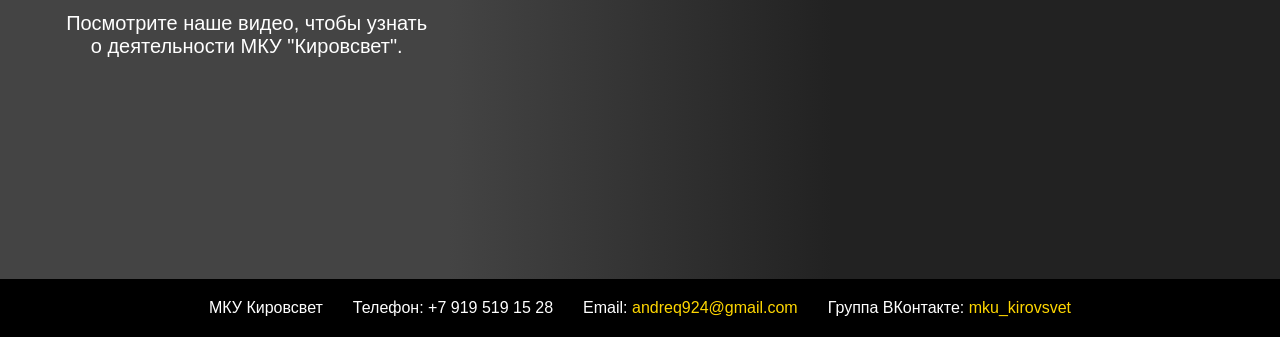
==== commit 3fcd62d2: "Add files via upload" ====
--- a/index.html
+++ b/index.html
@@ -506,7 +506,18 @@
     height: 450px; 
     border: none; 
 }
-
+.header-right .phone {
+    color: #fff !important;
+    font-weight: bold;
+}
+.header-right {
+    display: flex;
+    align-items: center;
+    gap: 20px;
+    margin-left: auto;
+    font-size: 18px;
+    transform: translateX(-65px);
+}
 /* Модалка */
 .modal { 
     display: none; 
@@ -658,13 +669,13 @@
 footer a:hover {
     color: #FFC300;
 }
-@media (max-width: 1300px) {
-    .cases-buttons button {
-        width: 290px;  /* уменьшаем ширину */
-        height: 350px; /* уменьшаем высоту */
-        border-radius: 10px; /* можно чуть уменьшить скругление */
-        margin-bottom: 20px; /* меньше отступ */
-    }
+@media (max-width: 1300px) {
+    .cases-buttons button {
+        width: 290px;  /* уменьшаем ширину */
+        height: 350px; /* уменьшаем высоту */
+        border-radius: 10px; /* можно чуть уменьшить скругление */
+        margin-bottom: 20px; /* меньше отступ */
+    }
 }
  
 /* Мобильные адаптации */
@@ -674,7 +685,31 @@
         padding-top: 50px; /* Уменьшаем отступ сверху */
         text-align: left;  /* Текст выравнивается по левому краю */
     }
- 
+
+     .header-right {
+        gap: 5px;
+        transform: translateX(65px); /* или вообще 0 */
+        font-size: 14px;
+        justify-content: flex-end;
+        width: 100%;
+	 
+
+		 
+    }
+
+    .phone {
+        font-size: 12px;
+        white-space: nowrap;
+		    color: #fff;
+    font-weight: bold;
+    }
+
+
+
+    #loginLink a,
+    #registerLink a {
+        font-size: 5px;
+    }
     .hero-content {
         max-width: 100%;
         padding-left: 2; /* Убираем отступ слева */
@@ -830,7 +865,7 @@
     width: 80px;
     position: absolute;
     left: 10px;
-    top: 12px; /* было 15px — уменьшаем, чтобы поднять */
+    top: 11px; /* было 15px — уменьшаем, чтобы поднять */
 }
 
     /* Уменьшаем размер шрифта для ссылок меню */
@@ -948,17 +983,17 @@
     </div>
 
     <!-- Правый блок -->
-	<div style="display: flex; align-items: center; gap: 20px; font-size: 18px; margin-left: auto; transform: translateX(-65px);">
-      <div style="font-weight: bold; color: #fff; margin-top: 4px;">+7 919 519 15 28</div>
-
-      <div id="loginLink"><a href="login.html">Войти</a></div>
-      <div id="registerLink"><a href="register.html">Регистрация</a></div>
-
-      <div id="userInfo" onclick="goToDashboard()">
+<div class="header-right">
+    <div class="phone">+7 919 519 15 28</div>
+
+    <div id="loginLink"><a href="login.html">Войти</a></div>
+    <div id="registerLink"><a href="register.html">Регистрация</a></div>
+
+    <div id="userInfo" onclick="goToDashboard()">
         <img id="userImage" src="" alt="User">
-        <span id="username" style="color:#fff; font-weight:bold;"></span>
-      </div>
+        <span id="username"></span>
     </div>
+</div>
     
     <!-- Кнопка для мобильного меню -->
     <div class="menu-toggle" id="menuToggle" onclick="toggleMenu()">
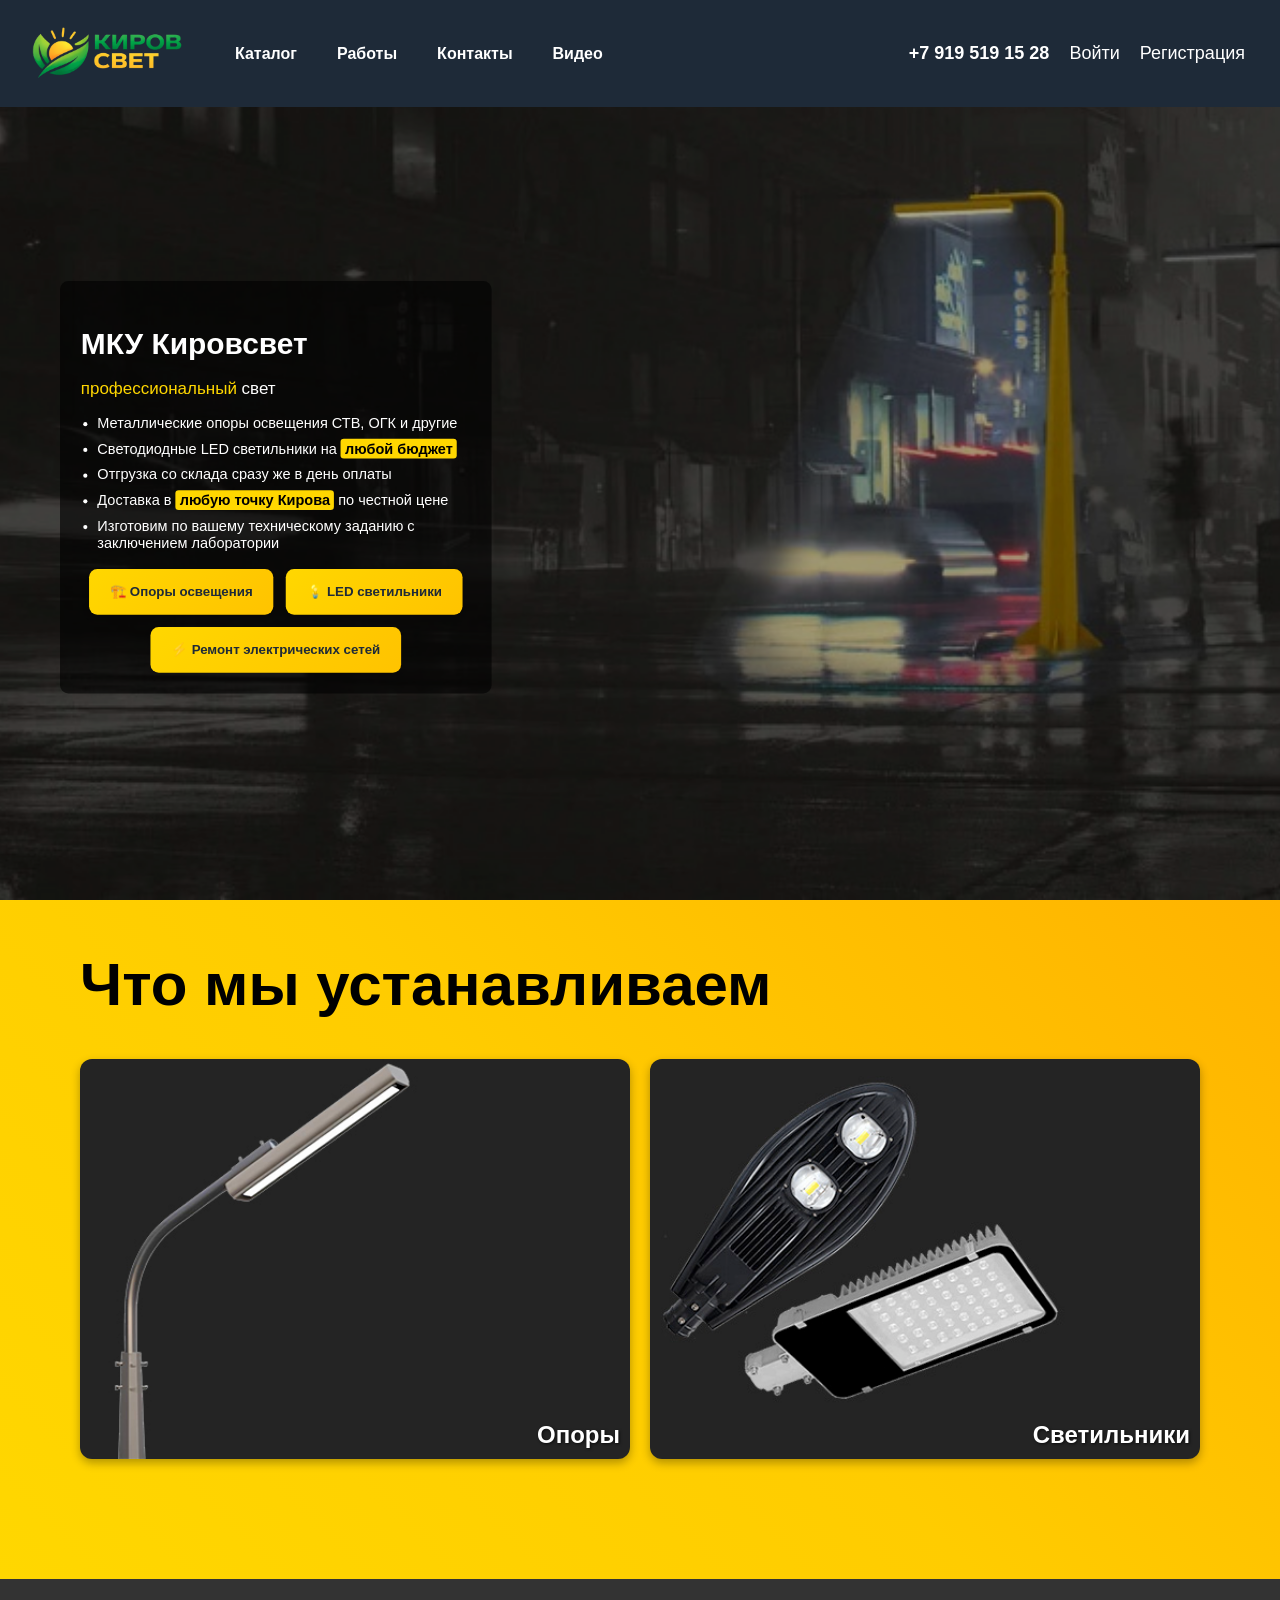
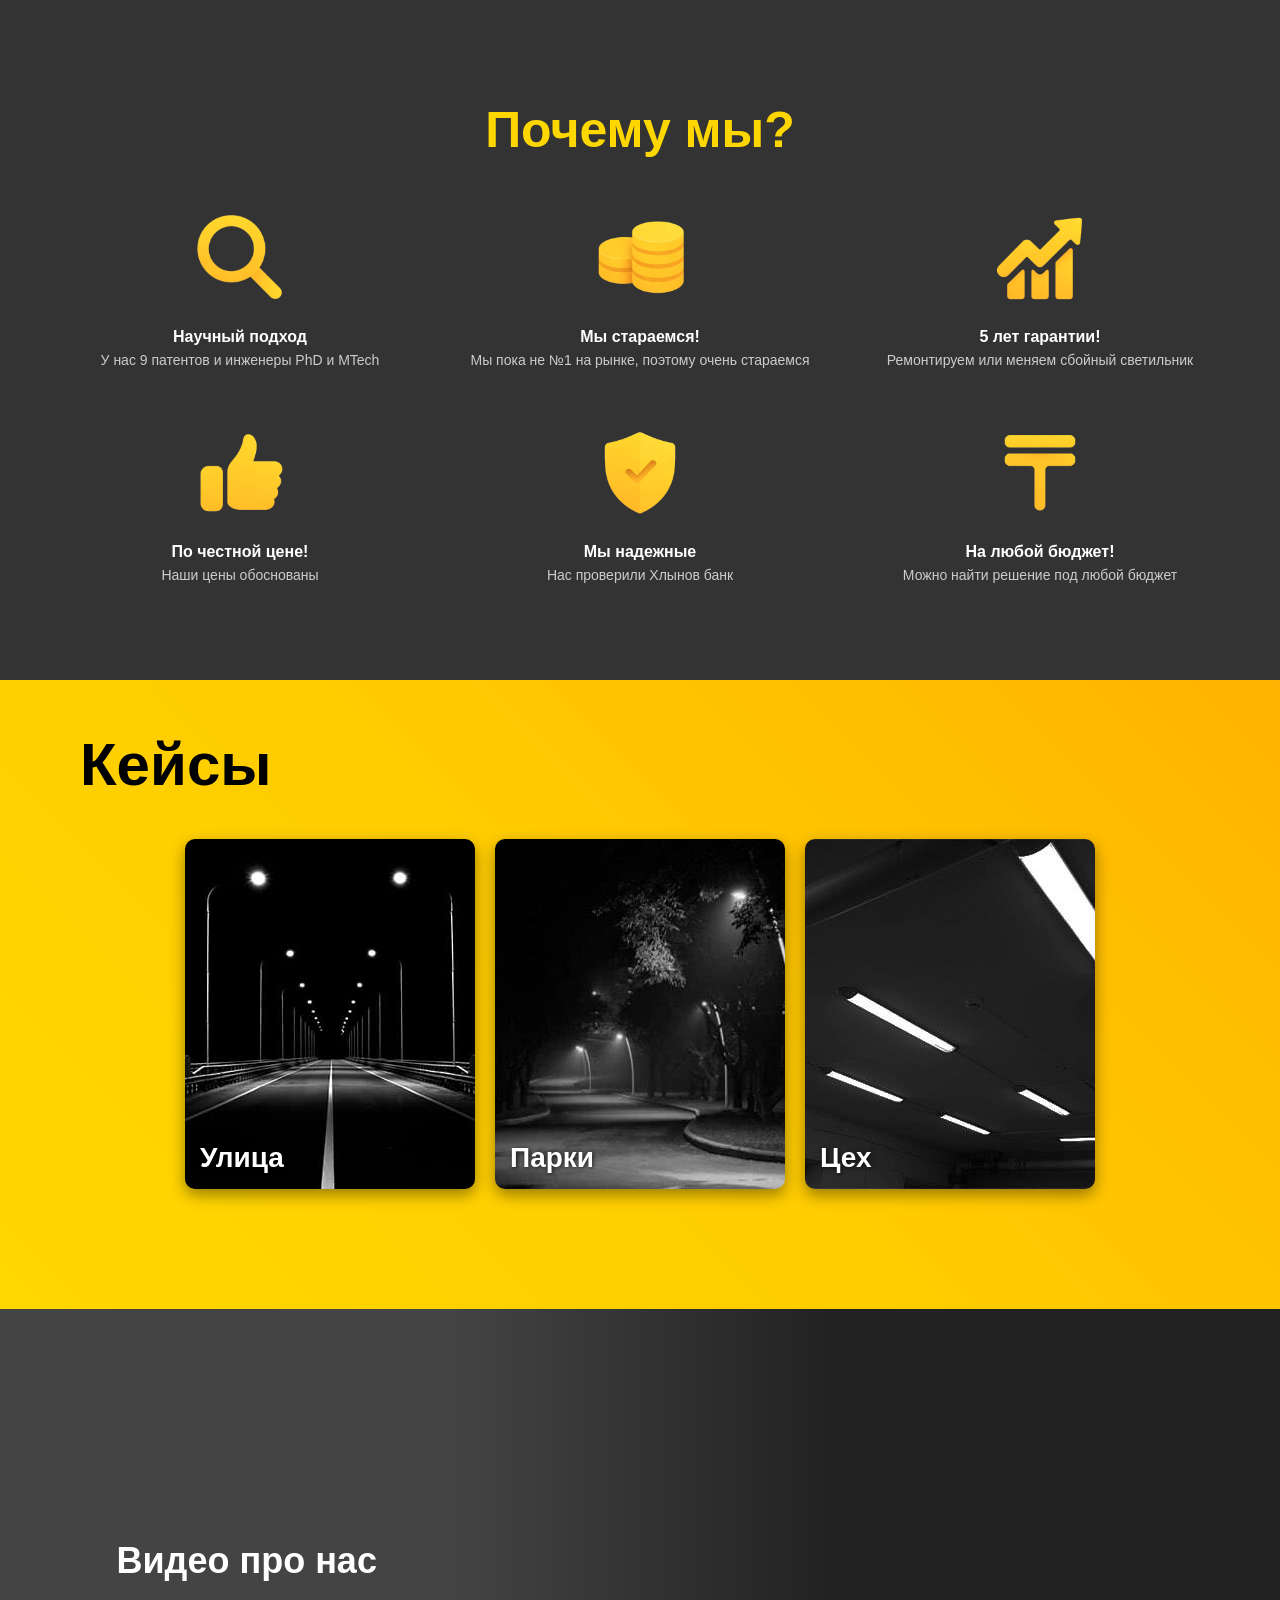
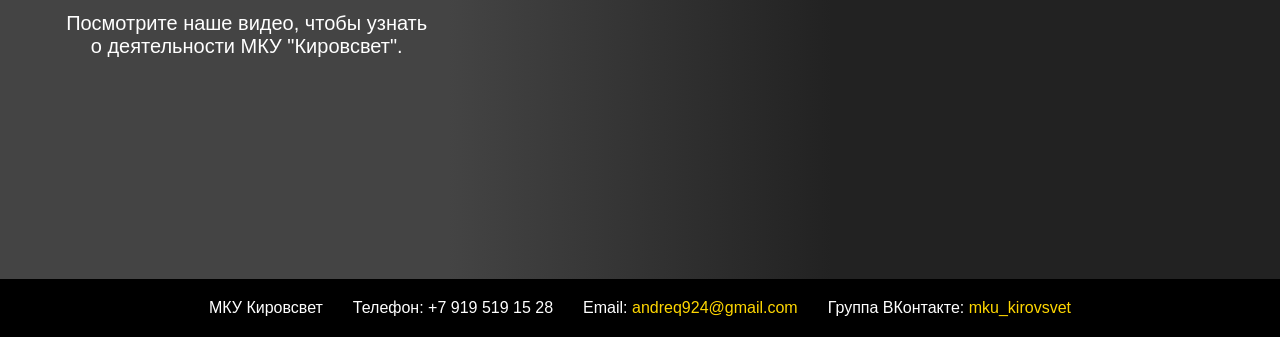
==== commit 9170bdbf: "Add files via upload" ====
--- a/index.html
+++ b/index.html
@@ -1,6 +1,8 @@
 <!DOCTYPE html>
 <html lang="ru">
 <head>
+<link rel="icon" href="favicon.png" type="image/png">
+
 <meta charset="UTF-8">
 <meta name="viewport" content="width=device-width, initial-scale=1.0">
 <title>МКУ Кировсвет</title>
@@ -99,8 +101,7 @@
 padding-top: 90px;
     height: 100vh; 
 
-    background: url('sait1/main-photo.jpg') center/cover no-repeat; 
-    display: flex; 
+     display: flex; 
 	background-position: center 10%; /* смещает изображение вниз */
     align-items: center; 
     padding-left: 60px; 
@@ -121,6 +122,9 @@
 .hero-content h2 { 
     font-size: 36px; 
     margin-bottom: 5px; 
+	    color: #FFD700;
+
+ 
 }
 
 .hero-content h3 { 
@@ -527,7 +531,14 @@
     background: rgba(0, 0, 0, 0.6); 
     backdrop-filter: blur(4px); 
 }
-
+@media (max-width: 1300px) {
+    .hero-content {
+        transform: scale(0.83);
+        transform-origin: left top;
+		    margin-top:70px;
+
+    }
+}
 .modal-content { 
     background: #fff; 
     margin: auto; 
@@ -686,29 +697,29 @@
         text-align: left;  /* Текст выравнивается по левому краю */
     }
 
-     .header-right {
-        gap: 5px;
-        transform: translateX(65px); /* или вообще 0 */
-        font-size: 14px;
-        justify-content: flex-end;
-        width: 100%;
-	 
-
-		 
-    }
-
-    .phone {
-        font-size: 12px;
-        white-space: nowrap;
-		    color: #fff;
-    font-weight: bold;
-    }
-
-
-
-    #loginLink a,
-    #registerLink a {
-        font-size: 5px;
+     .header-right {
+        gap: 5px;
+        transform: translateX(65px); /* или вообще 0 */
+        font-size: 14px;
+        justify-content: flex-end;
+        width: 100%;
+	 
+
+		 
+    }
+
+    .phone {
+        font-size: 12px;
+        white-space: nowrap;
+		    color: #fff;
+    font-weight: bold;
+    }
+
+
+
+    #loginLink a,
+    #registerLink a {
+        font-size: 12px;
     }
     .hero-content {
         max-width: 100%;
@@ -954,12 +965,82 @@
     transform-origin: center;
     transition: transform 0.3s ease;
 }
-
+/* Анимация "дорогого" появления */
+.fade-up {
+    opacity: 0;
+    transform: translateY(30px);
+    filter: blur(6px);
+    transition: all 0.8s ease;
+}
+
+.fade-up.show {
+    opacity: 1;
+    transform: translateY(0);
+    filter: blur(0);
+}
+
+/* Задержки для последовательного появления */
+.delay-1 { transition-delay: 0.2s; }
+.delay-2 { transition-delay: 0.4s; }
+.delay-3 { transition-delay: 0.6s; }
+.delay-4 { transition-delay: 0.8s; }
+.delay-5 { transition-delay: 1s; }
+.delay-6 { transition-delay: 1.2s; }
+.delay-7 { transition-delay: 1.4s; }
+
+/* Премиум эффект для заголовка */
+.hero-content h2 {
+    color: #fff;
+
+ }
+
+@keyframes shine {
+    from { background-position: -200px; }
+    to { background-position: 200px; }
+}
 .nav-menu a:hover::after {
     transform: translateX(-50%) scaleX(1);
 }
 html {
     scroll-behavior: smooth;
+}
+
+.hero {
+    position: relative;
+    overflow: hidden;
+}
+
+.hero::before {
+    content: "";
+    position: absolute;
+    inset: 0;
+    background: url('sait1/main-photo.jpg') center/cover no-repeat;
+		background-position: center 10%; /* смещает изображение вниз */
+
+    filter: blur(12px);
+    transform: scale(1.1);
+    animation: unblur 2s ease forwards;
+    z-index: 0;
+}
+.hero-content {
+    font-size: 17.5px;
+}
+.hero::after {
+    content: "";
+    position: absolute;
+    inset: 0;
+    background: rgba(0,0,0,0.35);
+    z-index: 1;
+}
+
+.hero-content {
+    position: relative;
+    z-index: 2;
+}
+
+@keyframes unblur {
+    from { filter: blur(12px); transform: scale(1.1); }
+    to { filter: blur(0); transform: scale(1); }
 }
 </style>
 </head>
@@ -1018,18 +1099,46 @@
 <!-- HERO -->
 <section class="hero" id="home">
     <div class="hero-content">
-        <h2>МКУ Кировсвет</h2>
-        <h3><span style="color: #FFD700;">профессиональный</span> свет</h3>
+
+        <h2 class="fade-up delay-1">МКУ Кировсвет</h2>
+
+        <h3 class="fade-up delay-2">
+            <span style="color: #FFD700;">профессиональный</span> свет
+        </h3>
+
         <ul>
-            <li>Металлические опоры освещения СТВ, ОГК и другие</li>
-<li>Светодиодные LED светильники на <span style="background-color: #FFD700; color: #000000; padding: 2px 5px; border-radius: 4px; font-weight: bold;">любой бюджет</span></li>            <li>Отгрузка со склада сразу же в день оплаты</li>
-<li>Доставка в <span style="background-color: #FFD700; color: #000000; padding: 2px 5px; border-radius: 4px; font-weight: bold;">любую точку Кирова</span> по честной цене</li>            <li>Изготовим по вашему техническому заданию с заключением лаборатории</li>
+            <li class="fade-up delay-3">
+                Металлические опоры освещения СТВ, ОГК и другие
+            </li>
+
+            <li class="fade-up delay-4">
+                Светодиодные LED светильники на 
+                <span style="background-color:#FFD700; color:#000; padding:2px 5px; border-radius:4px; font-weight:bold;">
+                    любой бюджет
+                </span>
+            </li>
+
+            <li class="fade-up delay-5">
+                Отгрузка со склада сразу же в день оплаты
+            </li>
+
+            <li class="fade-up delay-6">
+                Доставка в 
+                <span style="background-color:#FFD700; color:#000; padding:2px 5px; border-radius:4px; font-weight:bold;">
+                   любую точку Кирова</span> по честной цене
+            </li>
+
+            <li class="fade-up delay-7">
+                Изготовим по вашему техническому заданию с заключением лаборатории
+            </li>
         </ul>
-   <div class="hero-buttons">
-    <button onclick="window.location.href='poles.html?from=index'">🏗️ Опоры освещения</button>
-    <button onclick="window.location.href='light.html?from=index'">💡 LED светильники</button>
-    <button onclick="handleRequestClick(event)">⚡ Ремонт электрических сетей</button>
-</div>
+
+        <div class="hero-buttons fade-up delay-7">
+            <button onclick="window.location.href='poles.html?from=index'">🏗️ Опоры освещения</button>
+            <button onclick="window.location.href='light.html?from=index'">💡 LED светильники</button>
+            <button onclick="handleRequestClick(event)">⚡ Ремонт электрических сетей</button>
+        </div>
+
     </div>
 </section>
 
@@ -1111,6 +1220,14 @@
         });
     };
 
+	    const elements = document.querySelectorAll('.fade-up');
+
+    elements.forEach(el => {
+        setTimeout(() => {
+            el.classList.add('show');
+        }, 100);
+    });
+
     const observer = new IntersectionObserver(handleIntersection, {
         threshold: 0.5 // Элемент будет виден, когда его 50% будет видно на экране
     });
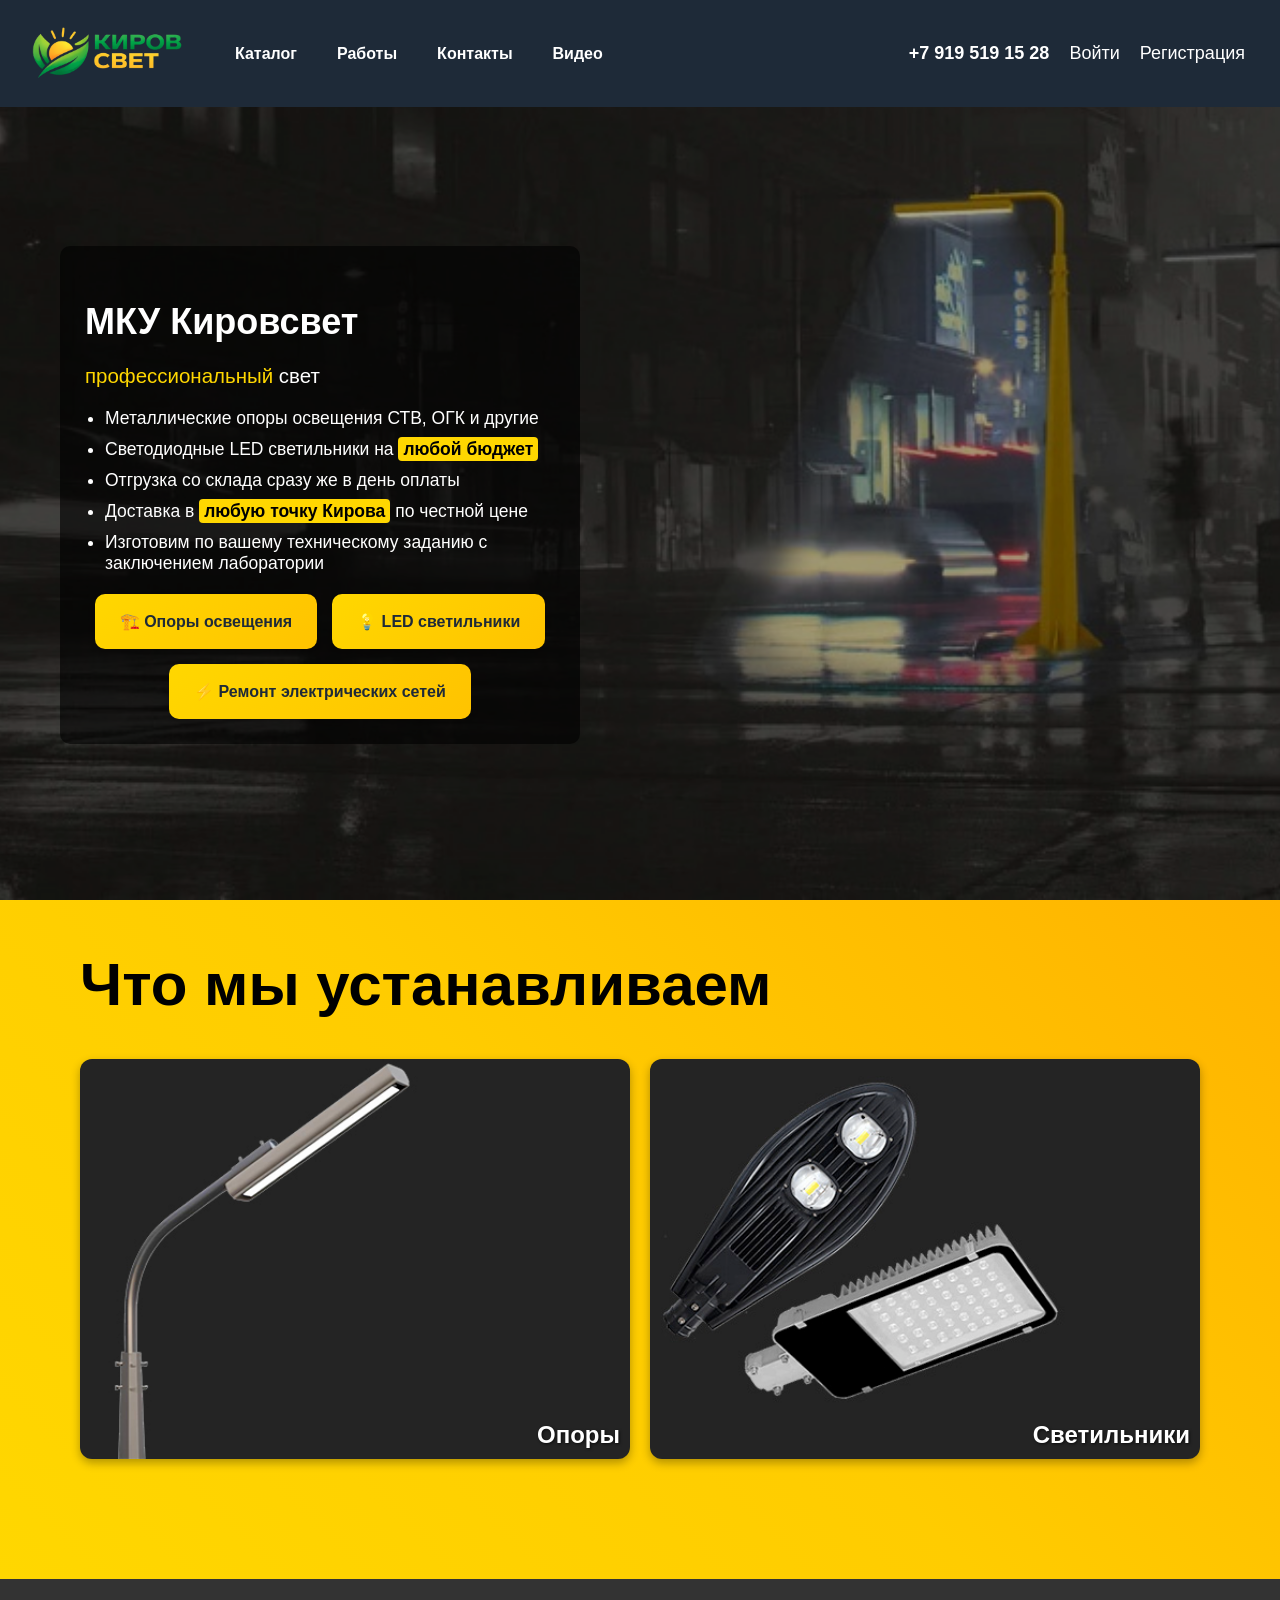
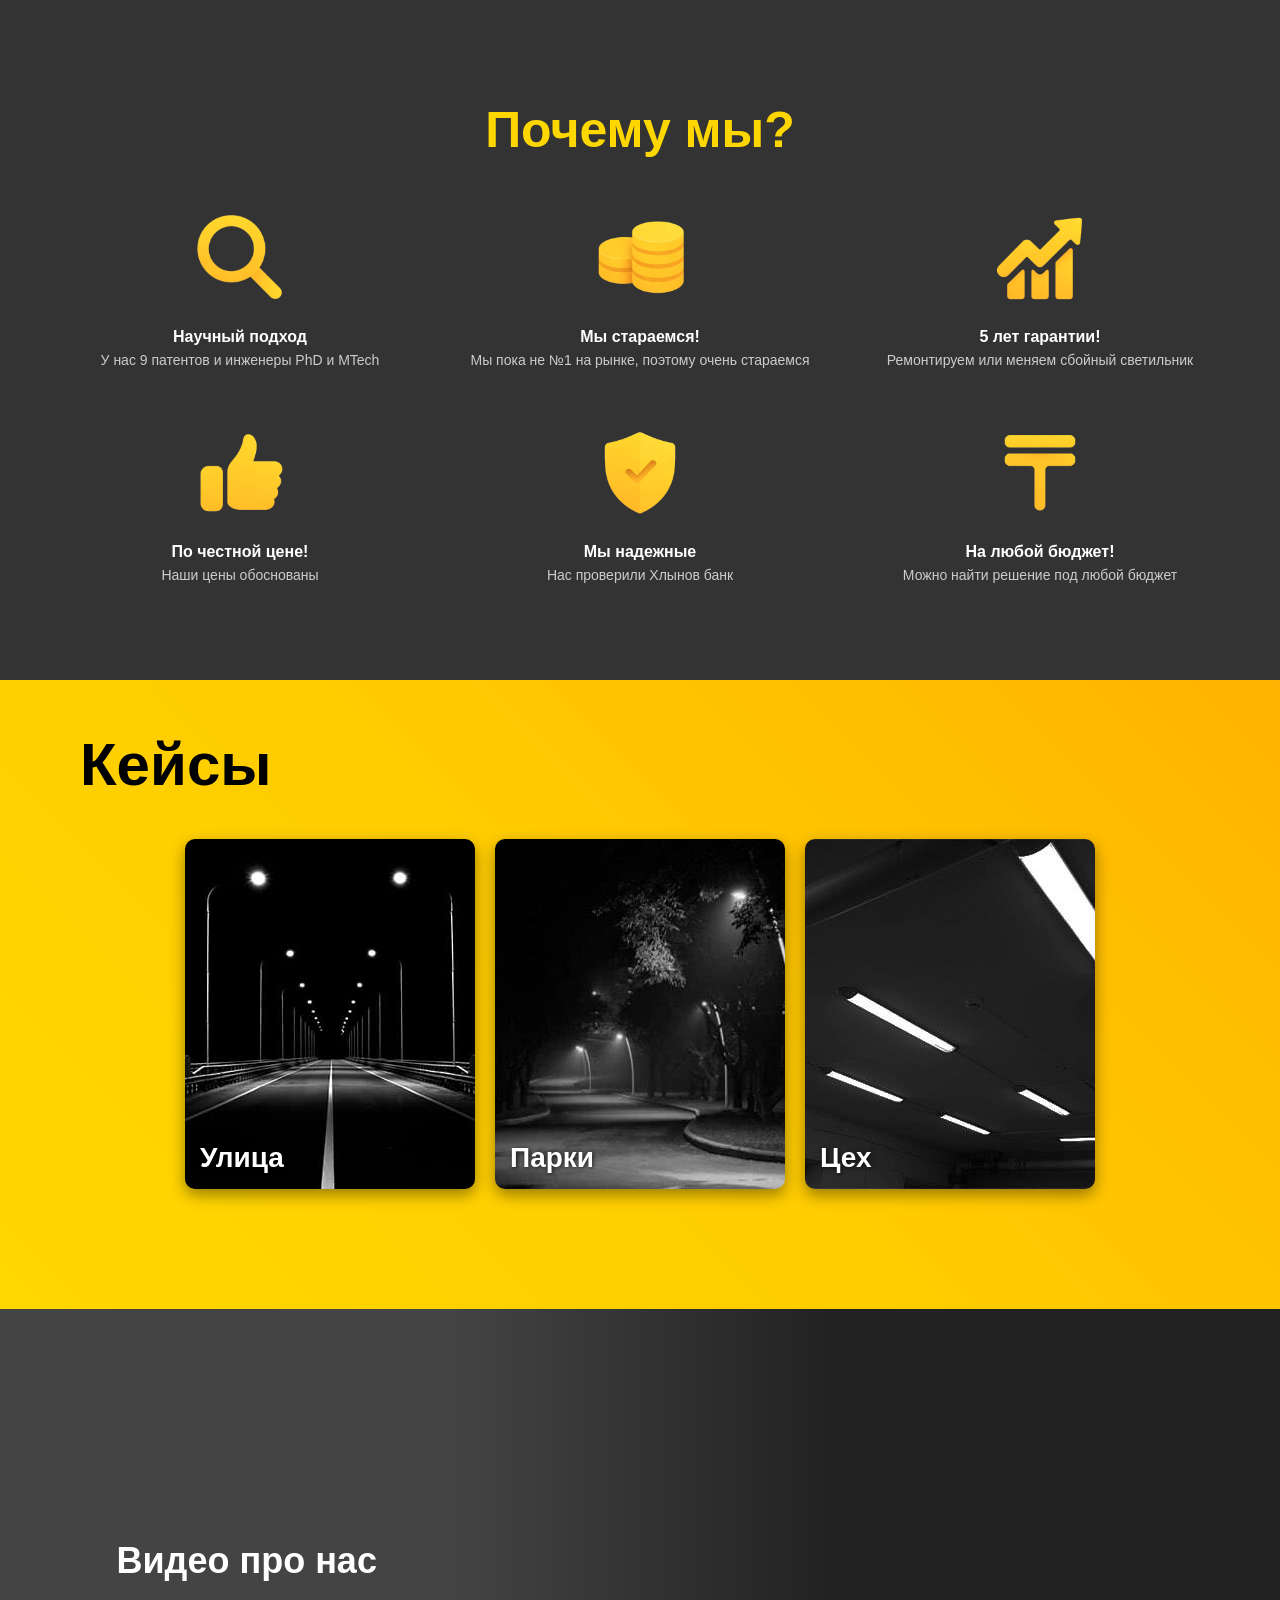
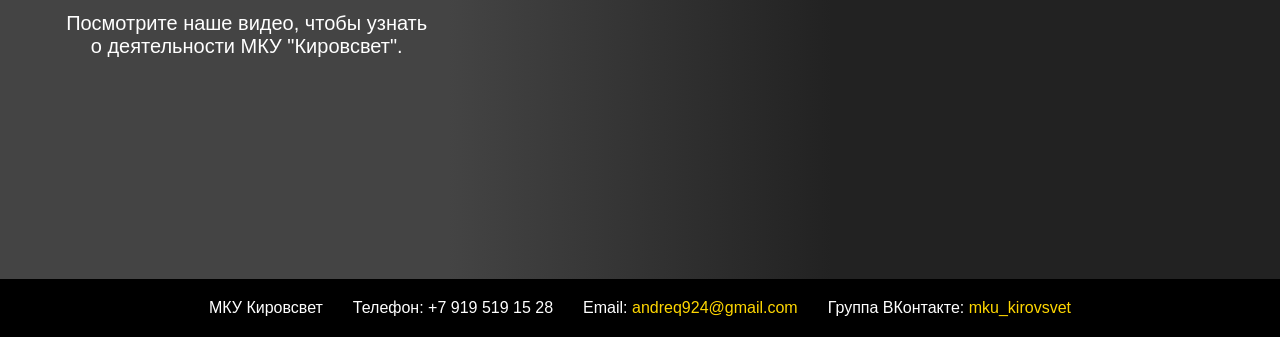
==== commit a42c1101: "Add files via upload" ====
--- a/index.html
+++ b/index.html
@@ -80,7 +80,13 @@
     background-color: rgba(30, 42, 56, 0.9);
     padding: 10px 30px; /* МЕНЬШЕ при скролле */
 }
-
+#userInfo {
+    color: #fff !important;
+}
+
+#username {
+    color: #fff !important;
+}
 /* Пользователь */
 #userInfo { 
     display: none; 
@@ -122,7 +128,7 @@
 .hero-content h2 { 
     font-size: 36px; 
     margin-bottom: 5px; 
-	    color: #FFD700;
+	    color: #FFD700;
 
  
 }
@@ -531,12 +537,74 @@
     background: rgba(0, 0, 0, 0.6); 
     backdrop-filter: blur(4px); 
 }
-@media (max-width: 1300px) {
+@media (max-width: 1200px) {
     .hero-content {
         transform: scale(0.83);
         transform-origin: left top;
-		    margin-top:70px;
-
+		    margin-top:70px;
+
+    }
+}
+ 
+
+ 
+
+ 
+@media (max-width: 414px) {
+
+   .hero {
+        margin-top: -70px !important;
+    }
+    /* HERO контейнер */
+    .hero-content {
+        transform: none !important;
+        font-size: 16px !important;
+        padding: 18px 12px !important;
+    }
+
+    /* МКУ Кировсвет */
+    .hero-content h2 {
+        font-size: 32px !important;
+        line-height: 1.1 !important;
+        font-weight: 800 !important;
+    }
+
+    /* профессиональный свет */
+    .hero-content h3 {
+        font-size: 18px !important;
+        line-height: 1.3 !important;
+        font-weight: 600 !important;
+    }
+
+    /* список */
+    .hero-content ul {
+        font-size: 16px !important;
+        line-height: 1.5 !important;
+    }
+
+    .hero-content li {
+        font-size: 16px !important;
+        margin-bottom: 8px !important;
+    }
+
+    /* кнопки */
+    .hero-buttons {
+        margin-top: 12px !important;
+        gap: 8px !important;
+    }
+
+    .hero-buttons button {
+        font-size: 16px !important;   /* уменьшили */
+        font-weight: 700 !important;
+        padding: 14px 10px !important;
+        width: 100% !important;
+        border-radius: 10px !important;
+        line-height: 1.3 !important;
+
+        display: flex;
+        align-items: center;
+        justify-content: center;
+        gap: 8px;
     }
 }
 .modal-content { 
@@ -990,7 +1058,7 @@
 
 /* Премиум эффект для заголовка */
 .hero-content h2 {
-    color: #fff;
+    color: #fff;
 
  }
 
@@ -1220,12 +1288,12 @@
         });
     };
 
-	    const elements = document.querySelectorAll('.fade-up');
-
-    elements.forEach(el => {
-        setTimeout(() => {
-            el.classList.add('show');
-        }, 100);
+	    const elements = document.querySelectorAll('.fade-up');
+
+    elements.forEach(el => {
+        setTimeout(() => {
+            el.classList.add('show');
+        }, 100);
     });
 
     const observer = new IntersectionObserver(handleIntersection, {
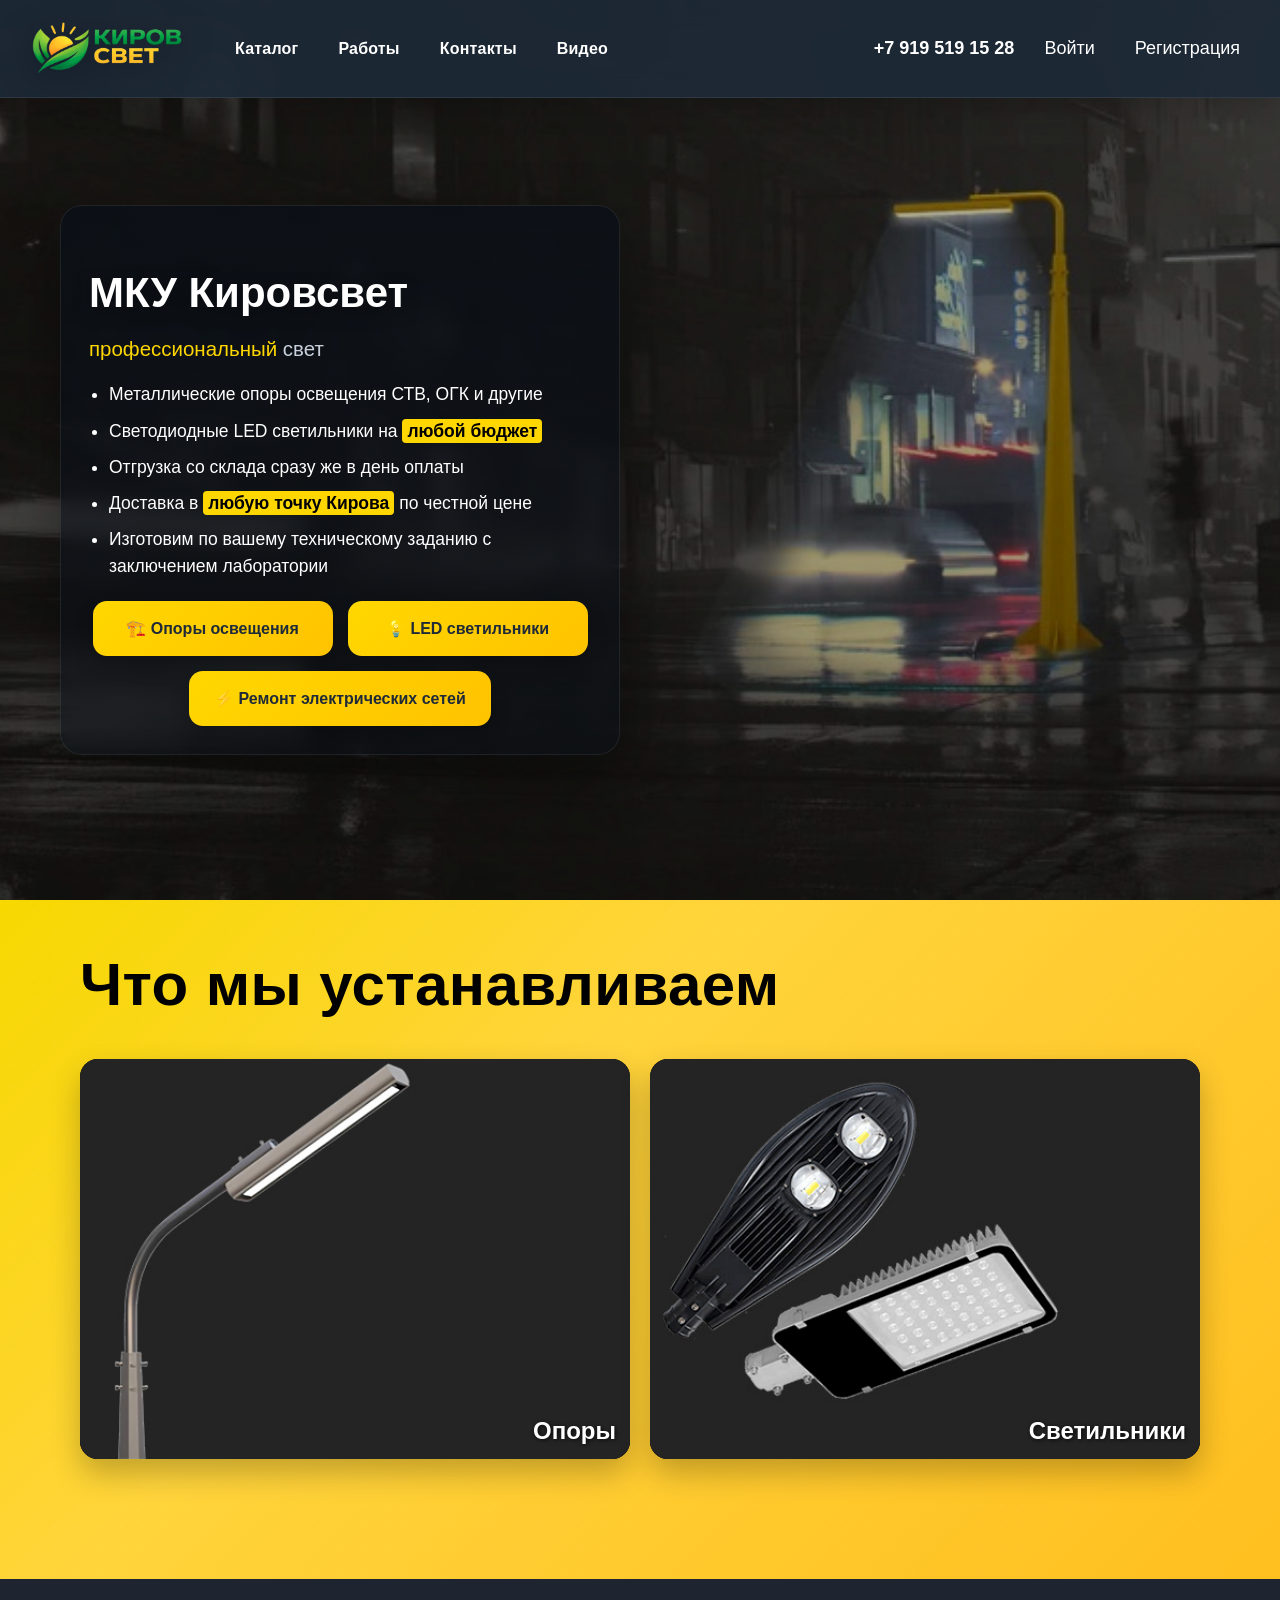
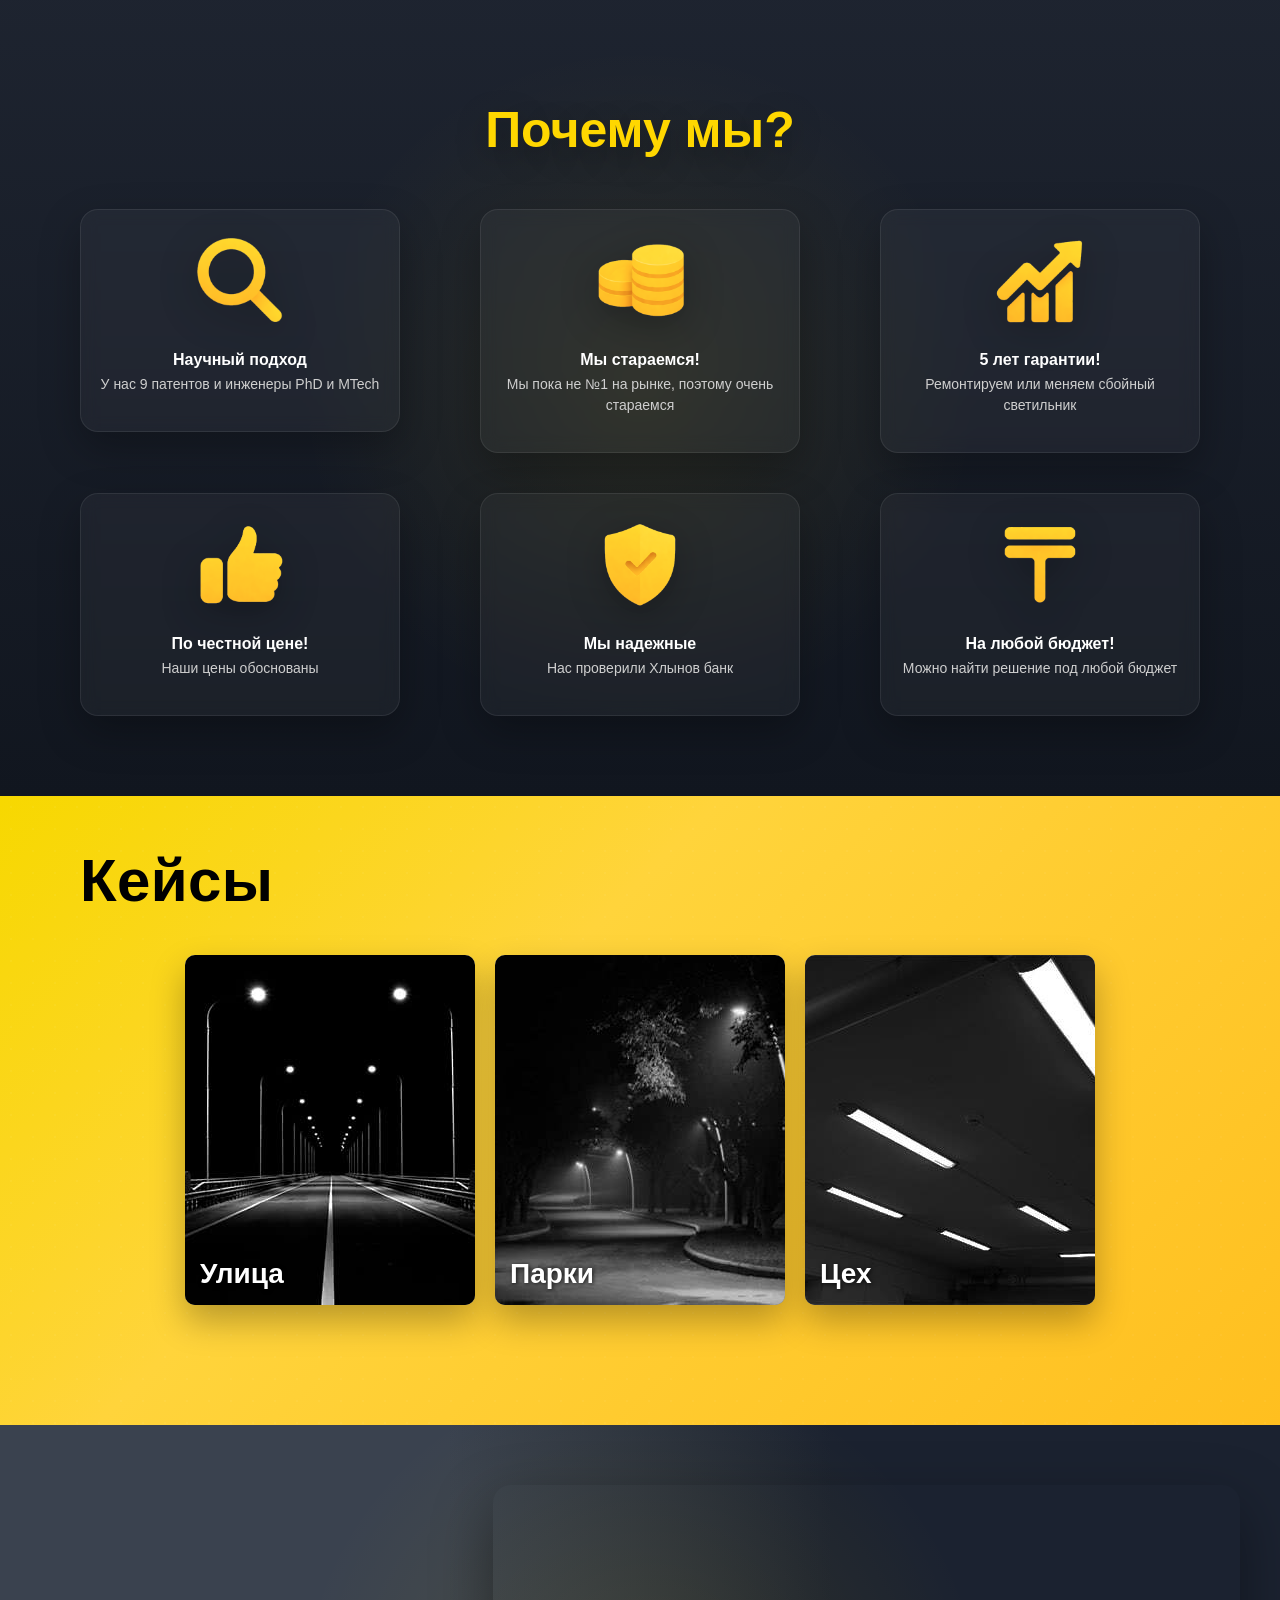
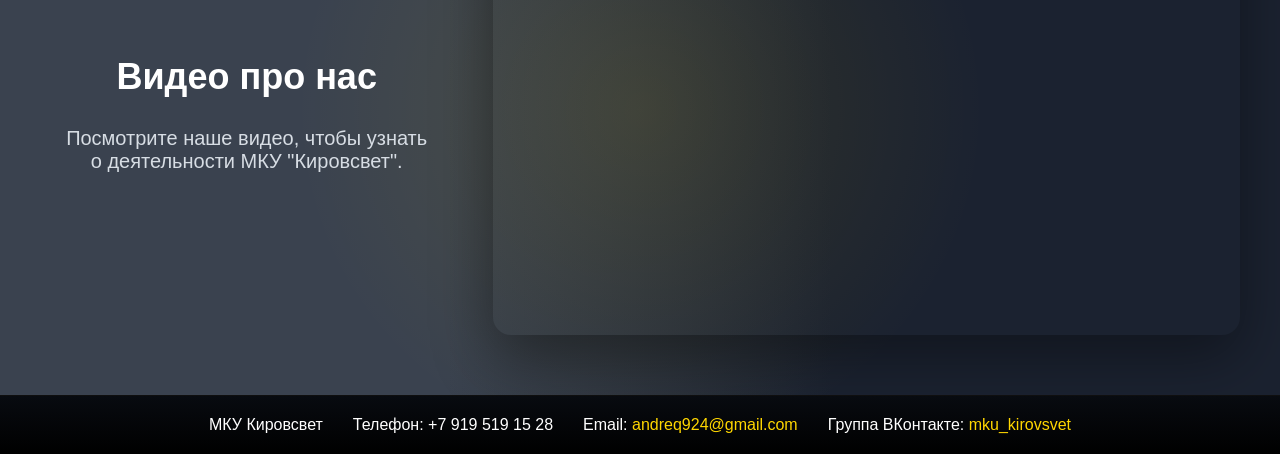
==== commit b090d7ba: "Add files via upload" ====
--- a/index.html
+++ b/index.html
@@ -8,14 +8,43 @@
 <title>МКУ Кировсвет</title>
 
 <style>
-/* Убираем горизонтальный скроллинг на всех устройствах */
-/* Убираем горизонтальный скроллинг на всех устройствах */
+:root {
+    --bg: #0f1722;
+    --bg-2: #172231;
+    --panel: rgba(18, 27, 39, 0.72);
+    --panel-strong: rgba(18, 27, 39, 0.9);
+    --text: #f4f7fb;
+    --muted: #c8d1dc;
+    --accent: #FFD700;
+    --accent-2: #FFC300;
+    --shadow: 0 16px 40px rgba(0,0,0,.28);
+    --shadow-strong: 0 22px 60px rgba(0,0,0,.38);
+    --radius: 18px;
+}
+
+* { box-sizing: border-box; }
+
 html, body {
     margin: 0;
     padding: 0;
     width: 100%;
-    overflow-x: hidden; /* Скрыть горизонтальный скроллинг */
+    overflow-x: hidden;
     font-family: Arial, sans-serif;
+    background: linear-gradient(180deg, #0b111a 0%, #111a28 100%);
+    color: var(--text);
+    scroll-behavior: smooth;
+}
+
+body::before {
+    content: "";
+    position: fixed;
+    inset: 0;
+    pointer-events: none;
+    background:
+        radial-gradient(circle at 15% 20%, rgba(255, 215, 0, 0.12), transparent 25%),
+        radial-gradient(circle at 85% 18%, rgba(255, 215, 0, 0.08), transparent 22%),
+        radial-gradient(circle at 50% 75%, rgba(255, 195, 0, 0.06), transparent 26%);
+    z-index: 0;
 }
 
 /* HEADER */
@@ -32,8 +61,13 @@
 .logo { 
     width: 155px; 
     margin-right: 10px; 
-}
-
+    filter: drop-shadow(0 6px 18px rgba(0,0,0,.35));
+    transition: transform .35s ease, filter .35s ease;
+}
+.logo:hover {
+  transform: scale(1.02); /* Только легкое увеличение */
+  filter: drop-shadow(0 8px 22px rgba(0,0,0,.45));
+}
 .nav-menu { 
     display: flex; 
     list-style: none; 
@@ -46,47 +80,48 @@
 .nav-menu a { 
     color: white; 
     text-decoration: none; 
-    padding: 5px 10px; 
+    padding: 8px 10px; 
     transition: 0.3s; 
-	  font-weight: bold;
-}
-
+    font-weight: bold;
+    letter-spacing: .2px;
+    border-radius: 999px;
+}
 .nav-menu a:hover { 
-    color: #FFD700; 
-}
-
-/* Хедер фиксированный */
+    color: #FFD700;
+    background: transparent;
+    box-shadow: none;
+}
+
 #mainHeader {
     position: fixed;
     top: 0;
     left: 0;
     width: 100%;
-    background-color: #1e2a38;
+    background: rgba(30, 42, 56, 0.92);
+    backdrop-filter: blur(14px);
+    -webkit-backdrop-filter: blur(14px);
     z-index: 1000;
     transition: all 0.3s ease;
-    padding: 25px 30px; /* БЫЛО 15px → стало больше */
+    padding: 20px 30px;
+    border-bottom: 1px solid rgba(255,255,255,.08);
+    box-shadow: 0 8px 28px rgba(0,0,0,.18);
 }
 
 .header-inner {
     display: flex;
-    justify-content: space-between;  /* Располагаем элементы по краям */
-    align-items: center;             /* Вертикальное выравнивание */
+    justify-content: space-between;
+    align-items: center;
     width: 100%;
     box-sizing: border-box;
-	 
 }
  
 #mainHeader.scrolled {
-    background-color: rgba(30, 42, 56, 0.9);
-    padding: 10px 30px; /* МЕНЬШЕ при скролле */
-}
-#userInfo {
-    color: #fff !important;
-}
-
-#username {
-    color: #fff !important;
-}
+    background: rgba(20, 30, 42, 0.88);
+    padding: 10px 30px;
+    box-shadow: 0 12px 32px rgba(0,0,0,.24);
+}
+#userInfo, #username { color: #fff !important; }
+
 /* Пользователь */
 #userInfo { 
     display: none; 
@@ -94,48 +129,65 @@
     gap: 10px; 
     cursor: pointer; 
     margin-left: 20px; 
-}
-
-#userInfo img { 
-    width: 30px; 
-    height: 30px; 
-    border-radius: 50%; 
-}
+    padding: 6px 10px;
+    border-radius: 999px;
+    background: rgba(255,255,255,.06);
+    transition: transform .25s ease, background .25s ease, box-shadow .25s ease;
+}
+#userInfo:hover { transform: translateY(-2px); background: rgba(255,255,255,.1); box-shadow: 0 8px 18px rgba(0,0,0,.18); }
+#userInfo img { width: 30px; height: 30px; border-radius: 50%; border: 2px solid rgba(255,255,255,.55); }
  
 /* HERO */
 .hero { 
-padding-top: 90px;
-    height: 100vh; 
-
-     display: flex; 
-	background-position: center 10%; /* смещает изображение вниз */
+padding-top: 60px;
+    min-height: 100vh; 
+    display: flex; 
+	background-position: center 10%;
     align-items: center; 
     padding-left: 60px; 
     color: white; 
     width: 100%;
     box-sizing: border-box;
+    position: relative;
+    overflow: hidden;
 }
 
 .hero-content { 
-    max-width: 520px; 
-    background: rgba(0, 0, 0, 0.6); 
-    padding: 25px; 
-    border-radius: 10px; 
+    max-width: 560px; 
+    background: linear-gradient(180deg, rgba(9, 15, 24, 0.72), rgba(9, 15, 24, 0.48));
+    backdrop-filter: blur(10px);
+    -webkit-backdrop-filter: blur(10px);
+    padding: 28px; 
+    border-radius: 22px; 
     width: 100%;
     box-sizing: border-box;
+    box-shadow: var(--shadow-strong);
+    border: 1px solid rgba(255,255,255,.08);
+    position: relative;
+    overflow: hidden;
+}
+
+.hero-content::before {
+    content: "";
+    position: absolute;
+    inset: -2px;
+    background: linear-gradient(120deg, transparent 35%, rgba(255,255,255,.14), transparent 65%);
+    transform: translateX(-120%);
+animation: sheen 4.5s ease forwards;
+pointer-events: none;
 }
 
 .hero-content h2 { 
-    font-size: 36px; 
+    font-size: 42px; 
     margin-bottom: 5px; 
-	    color: #FFD700;
-
- 
+    color: #fff;
+    text-shadow: 0 6px 18px rgba(0,0,0,.4);
 }
 
 .hero-content h3 { 
     font-weight: normal; 
     margin-bottom: 20px; 
+    color: var(--muted);
 }
 
 .hero-content ul { 
@@ -144,10 +196,11 @@
 
 .hero-content li { 
     margin-bottom: 10px; 
+    line-height: 1.5;
 }
 
 .hero-buttons { 
-    margin-top: 20px; 
+    margin-top: 22px; 
     display: flex; 
     gap: 15px; 
     flex-wrap: wrap;
@@ -155,172 +208,206 @@
 }
 
 .hero-buttons button {
-    padding: 18px 25px;   /* больше кнопка */
+    padding: 18px 25px;
     border: none;
-     border-radius: 10px;
+    border-radius: 14px;
     cursor: pointer;
     background: linear-gradient(135deg, #FFD700, #FFC300);
     color: #1e2a38;
-    font-size: 14px;
+    font-size: 16px;
     font-weight: bold;
     transition: 0.3s;
-    box-shadow: 0 4px 10px rgba(0,0,0,0.2);
-	    font-weight: bold; /* Сделать текст жирным */
-		    font-size: 16px; /* Можно подкорректировать размер шрифта */
-
+    box-shadow: 0 10px 20px rgba(0,0,0,0.22);
+    position: relative;
+    overflow: hidden;
+    min-width: 240px;
+}
+
+.hero-buttons button::after,
+.cases-buttons button::after {
+    content: "";
+    position: absolute;
+    inset: 0;
+    background: linear-gradient(120deg, transparent 25%, rgba(255,255,255,.22) 45%, transparent 65%);
+    transform: translateX(-120%);
+    transition: transform .6s ease;
+}
+
+.hero-buttons button:hover::after,
+.cases-buttons button:hover::after {
+    transform: translateX(120%);
 }
 
 .hero-buttons button:hover {
-    transform: translateY(-2px) scale(1.03);
-    box-shadow: 0 6px 14px rgba(0,0,0,0.3);
+    transform: translateY(-3px) scale(1.03);
+    box-shadow: 0 16px 28px rgba(0,0,0,0.28);
     background: linear-gradient(135deg, #FFC300, #FFB000);
+}
+
+.hero-buttons button:active,
+.install-buttons button:active,
+.cases-buttons button:active {
+    transform: translateY(0) scale(0.99);
 }
 
 /* Блоки установок и кейсов */
 .install-section, .cases-section { 
     padding: 100px 80px; 
     position: relative; 
-    background: linear-gradient(45deg, #FFD700, #FFCC00, #FFB300); /* Градиент от желтого к более тёмным оттенкам */
+    background: linear-gradient(135deg, #f7d800 0%, #ffd43b 38%, #ffbf1f 100%);
+    color: #111;
+}
+.install-section::before, .cases-section::before {
+    content: "";
+    position: absolute;
+    inset: 0;
+    background-image: radial-gradient(rgba(255,255,255,.18) 1px, transparent 1px);
+    background-size: 22px 22px;
+    opacity: .22;
+    pointer-events: none;
 }
 .install-buttons, .cases-buttons { 
     display: flex; 
     gap: 20px; 
     justify-content: center; 
     flex-wrap: wrap;
-}
-/* Кнопки в секции "Что мы устанавливаем" */
-/* Кнопки "Что мы устанавливаем" */
-/* Кнопки "Что мы устанавливаем" */
+    position: relative;
+    z-index: 1;
+}
+
 .install-buttons button {
     position: relative;
     flex: 1 1 30%;
     height: 400px;
-    border: none;
-    border-radius: 12px;
+    border: 2px solid rgba(255,255,255,.45);
+    border-radius: 18px;
     cursor: pointer;
     background-size: cover;
     background-position: center;
     overflow: hidden;
     color: #fff;
-    transition: box-shadow 0.3s ease, transform 0.3s ease; /* Убираем масштабирование и оставляем только плавные переходы для обводки и тени */
+    transition: box-shadow 0.3s ease, transform 0.3s ease, border-color 0.3s ease, filter 0.3s ease;
     margin-bottom: 20px;
-    box-shadow: 0 4px 10px rgba(0, 0, 0, 0.3);
-    z-index: 1; /* Убедимся, что кнопки выше остальных элементов */
-}
-
-/* Эффект при наведении */
+    box-shadow: 0 14px 30px rgba(0, 0, 0, 0.24);
+    z-index: 1;
+    isolation: isolate;
+}
+
+/* мягкий затемняющий слой */
+.install-buttons button::before,
+.cases-buttons button::before {
+    content: "";
+    position: absolute;
+    inset: 0;
+    background: linear-gradient(180deg, rgba(0,0,0,.12), rgba(0,0,0,.65));
+    z-index: 0;
+    transition: background .3s ease;
+}
+
+ 
+
+@keyframes whiteBorderPulse {
+    0%   { box-shadow: 0 0 0 rgba(255,255,255,0); border-color: rgba(255,255,255,.45); }
+    50%  { box-shadow: 0 0 18px rgba(255,255,255,.85); border-color: rgba(255,255,255,1); }
+    100% { box-shadow: 0 0 0 rgba(255,255,255,0); border-color: rgba(255,255,255,.45); }
+}
+
+@keyframes shine {
+    0%   { left: -75%; opacity: 0; }
+    15%  { opacity: 1; }
+    100% { left: 135%; opacity: 0; }
+}
+
 .install-buttons button:hover {
-    box-shadow: 0 6px 20px rgba(0, 0, 0, 0.4);
-    border: 3px solid #FFD700; /* Желтая обводка */
-}
-/* Текст на кнопке */
-.install-buttons button p {
-    transition: color 0.3s ease; /* Плавное изменение цвета текста */
-}
-
-/* Цвет текста при наведении */
-.install-buttons button:hover p {
-    color: #FFD700; /* Желтый цвет текста */
-}
-
- 
-
-/* Начальное состояние кнопок */
+    box-shadow: 0 0 18px rgba(255,255,255,.7), 0 18px 40px rgba(0, 0, 0, 0.34);
+    border: 2px solid rgba(255,255,255,.95);
+    transform: translateY(-10px) scale(1.04);
+    animation: whiteBorderPulse 1.2s ease-in-out infinite;
+    filter: brightness(1.08) saturate(1.1);
+}
+
+.install-buttons button:hover::before,
+.cases-buttons button:hover::before {
+    background: linear-gradient(180deg, rgba(0,0,0,.05), rgba(0,0,0,.72));
+}
+
+.install-buttons button:hover::after {
+    animation: shine 1s ease forwards;
+}
+
+.install-buttons button p { transition: color 0.3s ease; }
+.install-buttons button:hover p { color: #FFD700; }
+
 .install-buttons button.poles {
     transform: translateX(-200px);
     opacity: 0;
 }
-
 .install-buttons button.lights {
     transform: translateX(200px);
     opacity: 0;
 }
-
-/* Когда кнопка становится видимой, запускаем анимацию */
 .install-buttons button.show {
     opacity: 1;
-    animation: slideIn 2s ease forwards;
-}
-
-/* Анимация для кнопки "Опоры" */
+    animation: slideIn 1s ease forwards;
+}
+
 @keyframes slideInLeftToRight {
-    0% {
-        opacity: 0;
-        transform: translateX(-200px);
-    }
-    100% {
-        opacity: 1;
-        transform: translateX(0);
-    }
-}
-
-/* Анимация для кнопки "Светильники" */
+    0% { opacity: 0; transform: translateX(-220px) rotate(-2deg); }
+    100% { opacity: 1; transform: translateX(0) rotate(0); }
+}
 @keyframes slideInRightToLeft {
-    0% {
-        opacity: 0;
-        transform: translateX(200px);
-    }
-    100% {
-        opacity: 1;
-        transform: translateX(0);
-    }
-}
-
-/* Применяем анимацию в зависимости от кнопки */
-.install-buttons button.poles.show {
-    animation: slideInLeftToRight 1s ease forwards;
-}
-
-.install-buttons button.lights.show {
-    animation: slideInRightToLeft 1s ease forwards;
-}
-/* Заголовок на кнопках */
+    0% { opacity: 0; transform: translateX(220px) rotate(2deg); }
+    100% { opacity: 1; transform: translateX(0) rotate(0); }
+}
+.install-buttons button.poles.show { animation: slideInLeftToRight 1s ease forwards; }
+.install-buttons button.lights.show { animation: slideInRightToLeft 1s ease forwards; }
+
 .install-buttons span {
     position: absolute;
-    bottom: 10px;
-    right: 10px;
+    bottom: 14px;
+    right: 14px;
     font-size: 24px;
     font-weight: bold;
-    text-shadow: 1px 1px 3px rgba(0, 0, 0, 0.7);
+    text-shadow: 1px 1px 4px rgba(0, 0, 0, 0.8);
     transition: 0.3s;
-}
-/* Стили для кнопок в секции "Кейсы" */
+    z-index: 2;
+}
+
 .cases-buttons button {
     position: relative;
-    width: 380px; /* Увеличиваем ширину кнопки */
-    height: 400px; /* Увеличиваем высоту кнопки */
-    background-size: cover; /* Картинка будет растягиваться по кнопке */
-    background-position: center; /* Центрируем картинку */
+    width: 380px;
+    height: 400px;
+    background-size: cover;
+    background-position: center;
     border: none;
-    border-radius: 15px; /* Увеличиваем скругление углов */
+    border-radius: 18px;
     cursor: pointer;
-    transition: transform 0.3s ease, box-shadow 0.3s ease; /* Плавные эффекты */
-    margin-bottom: 30px; /* Увеличиваем отступ между кнопками */
-    box-shadow: 0 6px 15px rgba(0, 0, 0, 0.4); /* Тень */
-}
-
+    transition: transform 0.3s ease, box-shadow 0.3s ease;
+    margin-bottom: 30px;
+    box-shadow: 0 16px 34px rgba(0, 0, 0, 0.28);
+    overflow: hidden;
+    isolation: isolate;
+}
 
 .cases-buttons button:hover {
-    transform: scale(1.05); /* Плавное увеличение кнопки при наведении */
-    box-shadow: 0 8px 25px rgba(0, 0, 0, 0.5); /* Тень при наведении */
-}
-
-
-/* Текст на кнопке */
+    transform: translateY(-8px) scale(1.05);
+    box-shadow: 0 22px 48px rgba(0, 0, 0, 0.38);
+}
+
 .cases-buttons span {
     position: absolute;
-    bottom: 15px; /* Сдвигаем текст немного ниже */
-    left: 15px; /* Сдвигаем текст влево */
-    font-size: 28px; /* Увеличиваем размер шрифта */
+    bottom: 15px;
+    left: 15px;
+    font-size: 28px;
     font-weight: bold;
     color: white;
-    text-shadow: 1px 1px 4px rgba(0, 0, 0, 0.8); /* Увеличиваем эффект тени */
+    text-shadow: 1px 1px 4px rgba(0, 0, 0, 0.8);
     transition: 0.3s;
-}
-
+    z-index: 1;
+}
 .cases-buttons button:hover span {
-    color: #FFD700; /* Цвет текста при наведении */
-    text-shadow: 1px 1px 7px rgba(255, 215, 0, 0.8); /* Яркая тень при наведении */
+    color: #FFD700;
+    text-shadow: 1px 1px 7px rgba(255, 215, 0, 0.8);
 }
 .install-section h2, .cases-section h2 { 
     font-size: 60px; 
@@ -328,48 +415,44 @@
     margin-bottom: 40px; 
     color: #000; 
     text-align: left; 
+    position: relative;
+    z-index: 1;
+    letter-spacing: .4px;
 }
 
 /* Почему мы */
 .why-section { 
-    background-color: #333; 
+    background: linear-gradient(180deg, #1e2430 0%, #11161f 100%); 
     color: #eee; 
     padding: 80px 60px; 
     text-align: center; 
-}
-
+    position: relative;
+}
+.why-section::before {
+    content: "";
+    position: absolute;
+    inset: 0;
+    background: radial-gradient(circle at center, rgba(255,215,0,.08), transparent 45%);
+    pointer-events: none;
+}
 .why-section h2 { 
     font-size: 50px; 
     margin-bottom: 50px; 
     color: #FFD700; 
+    text-shadow: 0 10px 30px rgba(0,0,0,.35);
 }
 .video-text {
     text-align: center;
- 
-}
-
+}
 .video-text h2 {
-    font-size: 36px; /* заголовок */
-}
-
+    font-size: 36px;
+}
 .video-text p {
-    font-size: 20px; /* обычный текст */
-}
-/* Увеличиваем кнопку при наведении */
-.install-buttons button:hover {
-    transform: scale(1.05);
-    box-shadow: 0 6px 20px rgba(0, 0, 0, 0.4);
-    border: 3px solid #FFD700; /* Добавляем желтую обводку */
-    color: #FFD700; /* Меняем цвет текста на желтый */
-}
-/* Для кнопок "Опоры" и "Светильники" */
-.install-buttons button p {
-    transition: color 0.3s ease; /* Плавное изменение цвета текста */
-}
-
-/* Стилизация текста на кнопке при наведении */
+    font-size: 20px;
+    color: #d7dde4;
+}
 .install-buttons button:hover p {
-    color: #FFD700; /* Текст становится желтым */
+    color: #FFD700;
 }
 .why-grid { 
     display: grid; 
@@ -377,28 +460,34 @@
     gap: 40px; 
     justify-items: center; 
     align-items: start; 
+    position: relative;
+    z-index: 1;
 }
 
 .why-item {
-    opacity: 0; /* Начальная прозрачность */
-    transform: translateY(-20px); /* Сдвигаем элементы вверх */
-    transition: opacity 0.3s ease, transform 0.3s ease; /* Плавная анимация */
-}
-
-/* Когда элемент становится видимым, добавляем анимацию */
+    opacity: 0;
+    transform: translateY(-20px);
+    transition: opacity 0.3s ease, transform 0.3s ease;
+    background: rgba(255,255,255,.04);
+    border: 1px solid rgba(255,255,255,.08);
+    border-radius: 18px;
+    padding: 22px 18px;
+    box-shadow: var(--shadow);
+    width: 100%;
+    max-width: 320px;
+    backdrop-filter: blur(8px);
+    -webkit-backdrop-filter: blur(8px);
+}
+
+.why-item:hover {
+    transform: translateY(-8px) scale(1.02);
+    box-shadow: var(--shadow-strong);
+    border-color: rgba(255,215,0,.25);
+}
+
 .why-item.animate {
-    opacity: 1; /* Убираем прозрачность */
-    transform: translateY(0); /* Сдвигаем в исходное положение */
-}
-@keyframes fadeInFromTop {
-    0% {
-        opacity: 0;
-        transform: translateY(-20px);
-    }
-    100% {
-        opacity: 1;
-        transform: translateY(0);
-    }
+    opacity: 1;
+    transform: translateY(0);
 }
 .why-item:nth-child(1).animate { animation-delay: 0.2s; }
 .why-item:nth-child(2).animate { animation-delay: 0.4s; }
@@ -406,25 +495,26 @@
 .why-item:nth-child(4).animate { animation-delay: 0.8s; }
 .why-item:nth-child(5).animate { animation-delay: 1s; }
 .why-item:nth-child(6).animate { animation-delay: 1.2s; }
-/* Стили для изображений (иконок) */
 .why-item img {
-    width: 100px; /* Фиксированная ширина */
-    height: 100px; /* Фиксированная высота */
-    object-fit: contain; /* Сохраняем пропорции изображения */
-    margin-bottom: 10px; /* Отступ снизу для иконки */
-}
+    width: 100px;
+    height: 100px;
+    object-fit: contain;
+    margin-bottom: 10px;
+    filter: drop-shadow(0 10px 18px rgba(0,0,0,.28));
+    transition: transform .35s ease;
+}
+.why-item:hover img { transform: scale(1.06) rotate(-2deg); }
 .why-title { 
     font-weight: bold; 
     font-size: 16px; 
     margin: 5px 0; 
     color: #fff; 
 }
-
 .why-desc { 
     font-weight: normal; 
     font-size: 14px; 
-    color: #ccc; 
-    line-height: 1.4; 
+    color: #cfcfcf; 
+    line-height: 1.5; 
     margin-top: 5px; 
 }
 
@@ -432,90 +522,66 @@
 .video-text-section { 
     display: flex; 
     gap: 40px; 
-    background: linear-gradient(90deg, #444 35%, #222 65%); 
+    background: linear-gradient(90deg, #3a424f 35%, #1b2230 65%); 
     padding: 60px 40px; 
     flex-wrap: wrap; 
     align-items: center; 
     justify-content: center; 
-}
-
+    position: relative;
+    overflow: hidden;
+}
+.video-text-section::before {
+    content: "";
+    position: absolute;
+    inset: -20% -10%;
+    background: radial-gradient(circle, rgba(255,215,0,.1), transparent 40%);
+    animation: floatGlow 8s ease-in-out infinite;
+    pointer-events: none;
+}
 .video-text-section .video-text { 
     flex: 1; 
     color: white; 
     padding: 20px; 
     min-width: 250px; 
-    font-size: 18px; 
-}
-/* Анимации для кнопок */
-@keyframes slideInTopToBottom {
-    0% {
-        opacity: 0;
-        transform: translateY(-200px);
-    }
-    100% {
-        opacity: 1;
-        transform: translateY(0);
-    }
-}
-
-@keyframes slideInBottomToTop {
-    0% {
-        opacity: 0;
-        transform: translateY(200px);
-    }
-    100% {
-        opacity: 1;
-        transform: translateY(0);
-    }
-}
-
-/* Начальное состояние кнопок */
-.cases-buttons button.first,
-.cases-buttons button.second,
-.cases-buttons button.third {
-    opacity: 0; /* Начальная прозрачность */
-    transform: translateY(0); /* Начальная позиция */
-    transition: transform 0.3s ease, opacity 0.3s ease; /* Плавная анимация при наведении */
-}
-
-/* Анимации для кнопок при скролле */
-.cases-buttons button.first {
-    transform: translateY(0px); /* Начальная позиция для анимации */
-}
-
-.cases-buttons button.second {
-    transform: translateY(0px); /* Начальная позиция для анимации */
-}
-
-.cases-buttons button.third {
-    transform: translateY(0px); /* Начальная позиция для анимации */
-}
-
-/* Когда кнопка становится видимой, запускаем анимацию */
-.cases-buttons button.first.show {
-    animation: slideInTopToBottom 1s ease forwards;
-}
-
-.cases-buttons button.second.show {
-    animation: slideInBottomToTop 1s ease forwards;
-}
-
-.cases-buttons button.third.show {
-    animation: slideInTopToBottom 1s ease forwards;
-}
-
-/* Анимация при наведении */
-.cases-buttons button:hover {
-    transform: scale(1.1); /* Увеличение при наведении */
-    opacity: 1; /* Сделаем кнопку видимой при наведении */
-}
-
+    font-size: 18px;
+    position: relative;
+    z-index: 1;
+}
 .video-text-section iframe { 
     flex: 2; 
     min-width: 400px; 
     height: 450px; 
     border: none; 
-}
+    border-radius: 18px;
+    box-shadow: var(--shadow-strong);
+    position: relative;
+    z-index: 1;
+}
+
+/* Анимации для кнопок */
+@keyframes slideInTopToBottom {
+    0% { opacity: 0; transform: translateY(-200px) scale(.98); }
+    100% { opacity: 1; transform: translateY(0) scale(1); }
+}
+
+@keyframes slideInBottomToTop {
+    0% { opacity: 0; transform: translateY(200px) scale(.98); }
+    100% { opacity: 1; transform: translateY(0) scale(1); }
+}
+
+.cases-buttons button.first,
+.cases-buttons button.second,
+.cases-buttons button.third {
+    opacity: 0;
+    transform: translateY(0);
+    transition: transform 0.3s ease, opacity 0.3s ease;
+}
+
+.cases-buttons button.first.show { animation: slideInTopToBottom 1s ease forwards; }
+.cases-buttons button.second.show { animation: slideInBottomToTop 1s ease forwards; }
+.cases-buttons button.third.show { animation: slideInTopToBottom 1s ease forwards; }
+.cases-buttons button:hover { transform: scale(1.1); opacity: 1; }
+
 .header-right .phone {
     color: #fff !important;
     font-weight: bold;
@@ -526,8 +592,8 @@
     gap: 20px;
     margin-left: auto;
     font-size: 18px;
-    transform: translateX(-65px);
-}
+ }
+
 /* Модалка */
 .modal { 
     display: none; 
@@ -535,95 +601,26 @@
     z-index: 1000; 
     inset: 0; 
     background: rgba(0, 0, 0, 0.6); 
-    backdrop-filter: blur(4px); 
-}
-@media (max-width: 1200px) {
-    .hero-content {
-        transform: scale(0.83);
-        transform-origin: left top;
-		    margin-top:70px;
-
-    }
-}
- 
-
- 
-
- 
-@media (max-width: 414px) {
-
-   .hero {
-        margin-top: -70px !important;
-    }
-    /* HERO контейнер */
-    .hero-content {
-        transform: none !important;
-        font-size: 16px !important;
-        padding: 18px 12px !important;
-    }
-
-    /* МКУ Кировсвет */
-    .hero-content h2 {
-        font-size: 32px !important;
-        line-height: 1.1 !important;
-        font-weight: 800 !important;
-    }
-
-    /* профессиональный свет */
-    .hero-content h3 {
-        font-size: 18px !important;
-        line-height: 1.3 !important;
-        font-weight: 600 !important;
-    }
-
-    /* список */
-    .hero-content ul {
-        font-size: 16px !important;
-        line-height: 1.5 !important;
-    }
-
-    .hero-content li {
-        font-size: 16px !important;
-        margin-bottom: 8px !important;
-    }
-
-    /* кнопки */
-    .hero-buttons {
-        margin-top: 12px !important;
-        gap: 8px !important;
-    }
-
-    .hero-buttons button {
-        font-size: 16px !important;   /* уменьшили */
-        font-weight: 700 !important;
-        padding: 14px 10px !important;
-        width: 100% !important;
-        border-radius: 10px !important;
-        line-height: 1.3 !important;
-
-        display: flex;
-        align-items: center;
-        justify-content: center;
-        gap: 8px;
-    }
+    backdrop-filter: blur(4px);
 }
 .modal-content { 
-    background: #fff; 
+    background: linear-gradient(180deg, #fff, #f5f7fb);
     margin: auto; 
     padding: 30px 25px; 
     width: 320px; 
-    border-radius: 12px; 
+    border-radius: 16px; 
     text-align: center; 
     position: relative; 
     top: 50%; 
     transform: translateY(-50%); 
-    box-shadow: 0 10px 30px rgba(0, 0, 0, 0.3); 
+    box-shadow: 0 16px 40px rgba(0, 0, 0, 0.34); 
     animation: fadeIn 0.3s ease; 
+    border: 1px solid rgba(0,0,0,.06);
 }
 
 @keyframes fadeIn { 
-    from {opacity: 0; transform: translateY(-60%);} 
-    to {opacity: 1; transform: translateY(-50%);} 
+    from { opacity: 0; transform: translateY(-60%); } 
+    to { opacity: 1; transform: translateY(-50%); } 
 }
 
 .close { 
@@ -634,64 +631,69 @@
     cursor: pointer; 
     color: #888; 
 }
-
-.close:hover { 
-    color: #000; 
-}
+.close:hover { color: #000; }
 
 .modal-buttons { 
     display: flex; 
     gap: 10px; 
     justify-content: center; 
 }
-
 .modal-buttons button { 
     flex: 1; 
     padding: 10px; 
-    border-radius: 6px; 
+    border-radius: 10px; 
     border: none; 
     cursor: pointer; 
     font-size: 14px; 
     transition: 0.2s; 
 }
-
-.login-btn { 
-    background-color: #1e2a38; 
-    color: #fff; 
-}
-
-.login-btn:hover { 
-    background-color: #2f3f52; 
-}
-
-.register-btn { 
-    background-color: #FFD700; 
-    color: #000; 
-}
-
-.register-btn:hover { 
-    background-color: #FFC300; 
-}
-
-/* Цвета для ссылок входа и регистрации */
+.login-btn { background-color: #1e2a38; color: #fff; }
+.login-btn:hover { background-color: #2f3f52; }
+.register-btn { background-color: #FFD700; color: #000; }
+.register-btn:hover { background-color: #FFC300; }
+
 #loginLink a, #registerLink a {
     color: white;
     text-decoration: none;
-}
-
-#loginLink a:hover, #registerLink a:hover {
+    padding: 8px 10px;
+    border-radius: 999px;
+    transition: .25s ease;
+}
+ #loginLink a:hover, #registerLink a:hover {
     color: #FFD700;
-}
-
+    background: transparent;
+}
+#loginLink a,
+#registerLink a {
+    position: relative;
+}
+
+#loginLink a::after,
+#registerLink a::after {
+    content: "";
+    position: absolute;
+    left: 50%;
+    bottom: 2px;
+    width: 0%;
+    height: 2px;
+    background: #fff;
+    transition: 0.3s ease;
+    transform: translateX(-50%);
+}
+
+#loginLink a:hover::after,
+#registerLink a:hover::after {
+    width: 80%;
+}
 /* Нижний блок */
 footer {
-    background-color: #000;
+    background: linear-gradient(180deg, #080b10, #000);
     color: #fff;
     padding: 20px 0;
     width: 100%;
     text-align: center;
-}
-
+    border-top: 1px solid rgba(255,255,255,.06);
+}
 footer .footer-container {
     display: flex;
     justify-content: center; 
@@ -699,91 +701,86 @@
     gap: 30px; 
     width: 100%; 
     font-size: 16px;
-}
+    flex-wrap: wrap;
+}
+footer a {
+    color: #FFD700;
+    text-decoration: none;
+}
+footer a:hover { color: #FFC300; }
+
 .menu-toggle {
     display: none;
     cursor: pointer;
     flex-direction: column;
-         margin-top: 1px;  /* Приподнимаем полоску на 5px (или больше по необходимости) */
-
- }
-
+    margin-top: 1px;
+}
 .menu-bar {
      height: 3px;
-    background-color: #fff;
-	   margin-left: -50px;
+     width: 28px;
+     background-color: #fff;
+     margin-left: -50px;
+     border-radius: 999px;
+     box-shadow: 0 2px 6px rgba(0,0,0,.25);
  }
 
 .mobile-menu {
     display: none;
-    position: fixed; /* Фиксируем меню */
-    top: 50px; /* Положение ниже кнопки */
+    position: fixed;
+    top: 50px;
     left: 0;
     width: 100%;
-    background-color: #1e2a38;
-    box-shadow: 0 4px 8px rgba(0, 0, 0, 0.2);
+    background: rgba(30, 42, 56, 0.96);
+    backdrop-filter: blur(12px);
+    box-shadow: 0 10px 24px rgba(0, 0, 0, 0.22);
     text-align: center;
-    z-index: 1000; /* Чтобы меню было поверх остальных элементов */
-    transition: top 0.3s ease-in-out; /* Плавная анимация при открытии */
-}
-
-
+    z-index: 1000;
+    transition: top 0.3s ease-in-out;
+    border-bottom: 1px solid rgba(255,255,255,.08);
+}
 .mobile-menu .nav-menu {
     display: flex;
-    flex-direction: column; /* Строки по вертикали */
+    flex-direction: column;
     gap: 20px;
     padding: 20px;
 }
-
 .mobile-menu .nav-menu a {
     color: white;
     text-decoration: none;
     font-size: 18px;
 }
-footer a {
-    color: #FFD700;
-    text-decoration: none;
-}
-
-footer a:hover {
-    color: #FFC300;
-}
+
 @media (max-width: 1300px) {
     .cases-buttons button {
-        width: 290px;  /* уменьшаем ширину */
-        height: 350px; /* уменьшаем высоту */
-        border-radius: 10px; /* можно чуть уменьшить скругление */
-        margin-bottom: 20px; /* меньше отступ */
+        width: 290px;
+        height: 350px;
+        border-radius: 10px;
+        margin-bottom: 20px;
     }
 }
  
 /* Мобильные адаптации */
 @media (max-width: 950px) {
     .hero {
-        padding-left: 0; /* Убираем отступ слева */
-        padding-top: 50px; /* Уменьшаем отступ сверху */
-        text-align: left;  /* Текст выравнивается по левому краю */
-    }
-
-     .header-right {
+        padding-left: 0;
+        padding-top: 50px;
+        text-align: left;
+    }
+
+    .header-right {
         gap: 5px;
-        transform: translateX(65px); /* или вообще 0 */
+        transform: translateX(65px);
         font-size: 14px;
         justify-content: flex-end;
         width: 100%;
-	 
-
-		 
     }
 
     .phone {
         font-size: 12px;
         white-space: nowrap;
-		    color: #fff;
-    font-weight: bold;
-    }
-
-
+        color: #fff;
+        font-weight: bold;
+    }
 
     #loginLink a,
     #registerLink a {
@@ -791,90 +788,88 @@
     }
     .hero-content {
         max-width: 100%;
-        padding-left: 2; /* Убираем отступ слева */
-        padding-right: 20px; /* Сохраняем отступ справа */
-        margin-left: 0px; /* Сдвигаем контент влево */
+        padding-left: 2;
+        padding-right: 20px;
+        margin-left: 0px;
     }
 
     .hero-content h2 {
-        font-size: 18px; /* Уменьшаем размер заголовка */
+        font-size: 18px;
         margin-bottom: 5px;
     }
 
     .hero-content h3 {
-        font-size: 12px; /* Уменьшаем размер подзаголовка */
+        font-size: 12px;
     }
 
     .hero-content ul {
-        font-size: 10px; /* Уменьшаем размер текста в списке */
-        padding-left: 10px; /* Убираем отступы списка */
+        font-size: 10px;
+        padding-left: 10px;
     }
 
     .hero-buttons {
         margin-top: 10px;
-        gap: 5px; /* Уменьшаем зазор между кнопками */
+        gap: 5px;
     }
 
     .hero-buttons button {
-        padding: 18px 8px; /* Уменьшаем размер кнопок */
-        font-size: 10px; /* Уменьшаем размер шрифта кнопок */
-        width: 100%; /* Кнопки занимают всю ширину */
-        margin-bottom: 5px; /* Уменьшаем отступ между кнопками */
-
-    }
-
-    /* Уменьшаем кнопки в секциях */
+        padding: 18px 8px;
+        font-size: 10px;
+        width: 100%;
+        margin-bottom: 5px;
+    }
+
     .install-buttons button, .cases-buttons button { 
-        flex: 1 1 100%; /* Кнопки занимают всю ширину экрана */
-        min-height: 120px; /* Уменьшаем минимальную высоту кнопок */
-        margin-bottom: 10px; /* Добавляем отступ снизу */
-        width: 100%; /* Ширина кнопок */
+        flex: 1 1 100%;
+        min-height: 120px;
+        margin-bottom: 10px;
+        width: 100%;
     }
 
     .install-buttons button {
-        height: 180px; /* Уменьшаем высоту кнопок */
+        height: 180px;
     }
 
     .install-buttons span {
-        font-size: 14px; /* Уменьшаем размер текста на кнопках */
+        font-size: 14px;
     }
 
     .install-section h2 {
-        font-size: 24px; /* Уменьшаем размер заголовка */
-        text-align: center; /* Центрируем заголовок */
+        font-size: 24px;
+        text-align: center;
     }
 
     .why-grid {
-        grid-template-columns: repeat(2, 1fr); /* Уменьшаем количество колонок */
+        grid-template-columns: repeat(2, 1fr);
     }
 
     .video-text-section iframe {
         width: 100%;
-        height: 250px; /* Уменьшаем размер видео */
-    }
-	    footer .footer-container {
-        flex-direction: column; /* Элементы в футере будут располагаться в колонку */
-        align-items: center; /* Выравниваем элементы по центру */
-        padding: 20px 10px; /* Уменьшаем отступы */
+        height: 250px;
+    }
+    footer .footer-container {
+        flex-direction: column;
+        align-items: center;
+        padding: 20px 10px;
     }
 
     footer span {
-        font-size: 14px; /* Уменьшаем размер шрифта */
-        text-align: center; /* Центрируем текст */
-    }
-
-      #mainHeader {
-        position: fixed; /* Закрепляем хедер */
+        font-size: 14px;
+        text-align: center;
+    }
+
+    #mainHeader {
+        position: fixed;
         top: 0;
         left: 0;
         width: 100%;
         z-index: 1000;
         padding: 10px 15px;
-        transition: none; /* Убираем анимацию */
+        transition: none;
     }
     .header-inner {
-        max-width: 100%; /* Убираем ограничение по ширине */
-        padding: 0 15px; /* Уменьшаем отступы для внутренних элементов */
+        max-width: 100%;
+        padding: 0 15px;
         display: flex;
         justify-content: space-between;
         align-items: center;
@@ -882,13 +877,13 @@
     }
 
     .logo {
-        width: 30px; /* Уменьшаем размер логотипа */
+        width: 30px;
     }
 
     .nav-menu {
         display: flex;
         gap: 15px;
-        font-size: 14px; /* Уменьшаем шрифт */
+        font-size: 14px;
         flex-wrap: wrap;
         margin: 0;
     }
@@ -904,24 +899,21 @@
         color: #FFD700;
     }
 
-    /* Блок правой части хедера (контакты и кнопки) */
 .header-inner > div {
     display: flex;
     align-items: center;
     gap: 10px;
-    justify-content: flex-start;  /* Изменяем на start, чтобы элементы шли от левого края */
+    justify-content: flex-start;
  }
-    /* Информация о пользователе */
     #userInfo {
-        font-size: 14px; /* Уменьшаем размер шрифта */
+        font-size: 14px;
     }
 
     #userInfo img {
-        width: 25px; /* Уменьшаем иконку пользователя */
+        width: 25px;
         height: 25px;
     }
 
-	    /* Скрыть меню и показывать кнопку на мобильных */
     .nav-menu {
         display: none;
     }
@@ -930,13 +922,12 @@
         display: flex;
     }
     
-    /* Скрыть мобильное меню по умолчанию */
     .mobile-menu {
         display: none;
     }
 
 .mobile-menu.show {
-    display: block; /* Показать меню */
+    display: block;
 }
  
 
@@ -944,77 +935,65 @@
     width: 80px;
     position: absolute;
     left: 10px;
-    top: 11px; /* было 15px — уменьшаем, чтобы поднять */
-}
-
-    /* Уменьшаем размер шрифта для ссылок меню */
+    top: 11px;
+}
+
     .nav-menu a {
-        font-size: 14px; /* Уменьшаем шрифт */
-    }
-
-    /* Уменьшаем размер шрифта для информации о пользователе */
+        font-size: 14px;
+    }
+
     #userInfo {
         font-size: 14px;
     }
 
-    /* Уменьшаем размер текста для номера телефона */
     .header-inner > div > div:first-child {
-        font-size: 12px; /* Уменьшаем размер шрифта для номера телефона */
-    }
-
-    /* Уменьшаем отступы и размер кнопок в правой части шапки */
+        font-size: 12px;
+    }
+
     .header-inner > div {
-        gap: 10px; /* Уменьшаем промежуток между элементами */
-        font-size: 14px; /* Уменьшаем размер шрифта для кнопок */
-		margin-left: 0px; /* Сдвигаем влево на 10px */
-
-    }
-
-    /* Уменьшаем размер кнопок входа и регистрации */
+        gap: 10px;
+        font-size: 14px;
+		margin-left: 0px;
+    }
+
     #loginLink a, #registerLink a {
-        font-size: 12px; /* Уменьшаем размер шрифта для ссылок */
-        padding: 5px; /* Уменьшаем отступы */
-		margin-left: 0px; /* Сдвигаем влево на 10px */
-
-    }
-
-    /* Уменьшаем размеры кнопок регистрации и входа в модалке */
+        font-size: 12px;
+        padding: 5px;
+		margin-left: 0px;
+    }
+
     .modal-buttons button {
-        font-size: 12px; /* Уменьшаем размер шрифта */
-        padding: 8px 12px; /* Уменьшаем отступы */
- 
-    }
-
-    /* Уменьшаем кнопки в мобильном меню */
+        font-size: 12px;
+        padding: 8px 12px;
+    }
+
     .menu-toggle {
-        gap: 4px; /* Уменьшаем отступы между полосками */
+        gap: 4px;
     }
 
     .menu-bar {
-        width: 25px; /* Уменьшаем ширину полосок меню */
+        width: 25px;
     }
 
     .video-text-section iframe {
-        width: 100% !important;  /* Видео занимает всю ширину экрана */
-        height: 200px !important; /* Уменьшаем высоту */
-        max-width: 100% !important; /* Ограничиваем максимальную ширину */
-        margin-left: -40px; /* Сдвигаем видео влево */
+        width: 100% !important;
+        height: 200px !important;
+        max-width: 100% !important;
+        margin-left: -40px;
     }
 
     .video-text-section {
         display: flex;
-        justify-content: flex-start; /* Выравнивание по левому краю */
-        align-items: center;        /* Вертикальное выравнивание */
-        width: 100%;                /* Убираем ограничения по ширине */
+        justify-content: flex-start;
+        align-items: center;
+        width: 100%;
     }
 
 	   .video-text-section .video-text {
         margin-left: -80px;
     }
-
- 
-
-}
+}
+
 .nav-menu a {
     position: relative;
     display: inline-block;
@@ -1028,26 +1007,26 @@
     width: 80%;
     height: 1px;
     background-color: white;
-
     transform: translateX(-50%) scaleX(0);
     transform-origin: center;
     transition: transform 0.3s ease;
 }
-/* Анимация "дорогого" появления */
+.nav-menu a:hover::after {
+    transform: translateX(-50%) scaleX(1);
+}
+
+/* Анимация появления */
 .fade-up {
     opacity: 0;
     transform: translateY(30px);
     filter: blur(6px);
     transition: all 0.8s ease;
 }
-
 .fade-up.show {
     opacity: 1;
     transform: translateY(0);
     filter: blur(0);
 }
-
-/* Задержки для последовательного появления */
 .delay-1 { transition-delay: 0.2s; }
 .delay-2 { transition-delay: 0.4s; }
 .delay-3 { transition-delay: 0.6s; }
@@ -1056,21 +1035,18 @@
 .delay-6 { transition-delay: 1.2s; }
 .delay-7 { transition-delay: 1.4s; }
 
-/* Премиум эффект для заголовка */
-.hero-content h2 {
-    color: #fff;
-
- }
-
-@keyframes shine {
-    from { background-position: -200px; }
-    to { background-position: 200px; }
-}
-.nav-menu a:hover::after {
-    transform: translateX(-50%) scaleX(1);
-}
-html {
-    scroll-behavior: smooth;
+@keyframes sheen {
+    0% {
+        transform: translateX(-120%);
+    }
+    100% {
+        transform: translateX(120%);
+    }
+}
+
+@keyframes floatGlow {
+    0%, 100% { transform: translate3d(0, 0, 0) scale(1); opacity: .7; }
+    50% { transform: translate3d(0, -10px, 0) scale(1.05); opacity: 1; }
 }
 
 .hero {
@@ -1083,8 +1059,7 @@
     position: absolute;
     inset: 0;
     background: url('sait1/main-photo.jpg') center/cover no-repeat;
-		background-position: center 10%; /* смещает изображение вниз */
-
+	background-position: center 10%;
     filter: blur(12px);
     transform: scale(1.1);
     animation: unblur 2s ease forwards;
@@ -1097,30 +1072,157 @@
     content: "";
     position: absolute;
     inset: 0;
-    background: rgba(0,0,0,0.35);
+    background: linear-gradient(180deg, rgba(0,0,0,.28), rgba(0,0,0,.42));
     z-index: 1;
 }
-
 .hero-content {
     position: relative;
     z-index: 2;
+}
+
+
+.case {
+    position: relative;
+    width: 380px;
+    height: 400px;
+    border-radius: 18px;
+    overflow: hidden;
+    border: none;
+    cursor: pointer;
+    box-shadow: 0 16px 34px rgba(0,0,0,.28);
+    transition: transform .25s ease, box-shadow .25s ease;
+}
+
+.case:hover {
+    transform: translateY(-6px) scale(1.03);
+    box-shadow: 0 22px 48px rgba(0,0,0,.38);
+}
+
+/* картинки */
+.case .img {
+    position: absolute;
+    inset: 0;
+    background-size: cover;
+    background-position: center;
+    transition: opacity .4s ease;
+}
+
+/* тёмная */
+.case .dark {
+    opacity: 1;
+}
+
+/* цветная */
+.case .color {
+    opacity: 0;
+}
+
+/* hover эффект */
+.case:hover .dark {
+    opacity: 0;
+}
+.case:hover .color {
+    opacity: 1;
+}
+
+/* текст */
+.case span {
+    position: absolute;
+    bottom: 15px;
+    left: 15px;
+    z-index: 2;
+    font-size: 28px;
+    font-weight: bold;
+    color: white;
+    text-shadow: 1px 1px 4px rgba(0,0,0,.8);
+}
+
+/* ТВОИ КАРТИНКИ */
+
+/* Улица */
+.case:nth-child(1) .dark {
+    background-image: url("sait1/case1.jpg");
+}
+.case:nth-child(1) .color {
+    background-image: url("sait1/casRgb1.jpg");
+}
+
+/* Парки */
+.case:nth-child(2) .dark {
+    background-image: url("sait1/case2.jpg");
+}
+.case:nth-child(2) .color {
+    background-image: url("sait1/casRgb2.jpg");
+}
+
+/* Цех */
+.case:nth-child(3) .dark {
+    background-image: url("sait1/case3.jpg");
+}
+.case:nth-child(3) .color {
+    background-image: url("sait1/casRgb3.jpg");
 }
 
 @keyframes unblur {
     from { filter: blur(12px); transform: scale(1.1); }
     to { filter: blur(0); transform: scale(1); }
 }
+
+@media (prefers-reduced-motion: reduce) {
+    *, *::before, *::after {
+        animation: none !important;
+        transition: none !important;
+        scroll-behavior: auto !important;
+    }
+}
+
+.install-buttons button {
+    background: #000; /* цвет фона совпадает с тёмной картинкой */
+    border: none;
+    position: relative;
+    padding: 0;
+    cursor: pointer;
+    overflow: hidden;
+}
+
+.install-buttons .img {
+    position: absolute;
+    inset: 0;
+    background-size: cover;
+    background-position: center;
+    transition: opacity 0.5s ease;
+    pointer-events: none;
+    will-change: opacity; /* браузер оптимизирует рендер */
+}
+
+/* тёмная */
+.install-buttons .dark {
+    opacity: 1;
+}
+
+/* цветная */
+.install-buttons .color {
+    opacity: 0;
+}
+
+/* при наведении */
+.install-buttons button:hover .dark {
+    opacity: 0;
+}
+
+.install-buttons button:hover .color {
+    opacity: 1;
+}
 </style>
 </head>
 <body>
 
 <header id="mainHeader">
   <div class="header-inner">
-    <!-- Левый блок: логотип + меню -->
     <div style="display: flex; align-items: center; gap: 30px;">
       <a href="#home">
-    <img src="sait1/logo.png" alt="Логотип" class="logo">
-</a>
+        <img src="sait1/logo.png" alt="Логотип" class="logo">
+      </a>
       <nav>
         <ul class="nav-menu">
           <li><a href="#installSection">Каталог</a></li>
@@ -1131,7 +1233,6 @@
       </nav>
     </div>
 
-    <!-- Правый блок -->
 <div class="header-right">
     <div class="phone">+7 919 519 15 28</div>
 
@@ -1144,7 +1245,6 @@
     </div>
 </div>
     
-    <!-- Кнопка для мобильного меню -->
     <div class="menu-toggle" id="menuToggle" onclick="toggleMenu()">
       <span class="menu-bar"></span>
       <span class="menu-bar"></span>
@@ -1153,7 +1253,6 @@
   </div>
 </header>
 
-<!-- Мобильное меню -->
 <div class="mobile-menu" id="mobileMenu">
   <ul class="nav-menu">
     <li><a href="#installSection">Каталог</a></li>
@@ -1164,7 +1263,6 @@
 </div>
 
 <main>
-<!-- HERO -->
 <section class="hero" id="home">
     <div class="hero-content">
 
@@ -1210,20 +1308,22 @@
     </div>
 </section>
 
-<!-- Блок "Что мы устанавливаем" -->
 <section class="install-section" id="installSection">
     <h2>Что мы устанавливаем</h2>
     <div class="install-buttons">
-        <button style="background-image: url('sait1/photo1.jpg');" onclick="window.location.href='poles.html?from=index'">
+        <button class="install-button poles" onclick="location.href='poles.html'">
+            <div class="img dark" style="background-image: url('sait1/photo1.jpg');"></div>
+            <div class="img color" style="background-image: url('sait1/photo1Rgb.jpg');"></div>
             <span>Опоры</span>
         </button>
-        <button style="background-image: url('sait1/photo2.jpg');" onclick="window.location.href='light.html?from=index'">
+        <button class="install-button lights" onclick="location.href='light.html'">
+            <div class="img dark" style="background-image: url('sait1/photo2.jpg');"></div>
+            <div class="img color" style="background-image: url('sait1/photo2Rgb.jpg');"></div>
             <span>Светильники</span>
         </button>
     </div>
 </section>
 
-<!-- Почему мы -->
 <section class="why-section">
     <h2>Почему мы?</h2>
     <div class="why-grid">
@@ -1236,24 +1336,32 @@
     </div>
 </section>
 
-<!-- Кейсы -->
-<!-- Кейсы -->
 <section class="cases-section" id="casesSection">
     <h2>Кейсы</h2>
+
     <div class="cases-buttons">
-        <button style="background-image: url('sait1/case1.jpg');" onclick="location.href='blog.html?category=streets'">
+
+        <button class="case" onclick="location.href='blog.html?category=streets'">
+            <div class="img dark"></div>
+            <div class="img color"></div>
             <span>Улица</span>
         </button>
-        <button style="background-image: url('sait1/case2.jpg');" onclick="location.href='blog.html?category=parks'">
+
+        <button class="case" onclick="location.href='blog.html?category=parks'">
+            <div class="img dark"></div>
+            <div class="img color"></div>
             <span>Парки</span>
         </button>
-        <button style="background-image: url('sait1/case3.jpg');" onclick="location.href='blog.html?category=factories'">
+
+        <button class="case" onclick="location.href='blog.html?category=factories'">
+            <div class="img dark"></div>
+            <div class="img color"></div>
             <span>Цех</span>
         </button>
+
     </div>
 </section>
 
-<!-- Видео -->
 <section class="video-text-section" id="videoSection">
     <div class="video-text">
         <h2>Видео про нас</h2>
@@ -1262,7 +1370,6 @@
     <iframe src="https://rutube.ru/play/embed/9d8a7dd4cd6e8657183748b31ed77d64" allowfullscreen></iframe>
 </section>
 
-<!-- Модалка -->
 <div id="authModal" class="modal">
     <div class="modal-content">
         <span class="close" onclick="closeModal()">&times;</span>
@@ -1277,19 +1384,16 @@
 <script>
 document.addEventListener('DOMContentLoaded', () => {
     const installButtons = document.querySelectorAll('.install-buttons button');
-
-    // Функция для отслеживания видимости элементов
     const handleIntersection = (entries, observer) => {
         entries.forEach(entry => {
             if (entry.isIntersecting) {
-                entry.target.classList.add('show'); // Добавляем класс "show" для анимации
-                observer.unobserve(entry.target); // Останавливаем наблюдение после того, как элемент стал видим
+                entry.target.classList.add('show');
+                observer.unobserve(entry.target);
             }
         });
     };
 
-	    const elements = document.querySelectorAll('.fade-up');
-
+    const elements = document.querySelectorAll('.fade-up');
     elements.forEach(el => {
         setTimeout(() => {
             el.classList.add('show');
@@ -1297,82 +1401,62 @@
     });
 
     const observer = new IntersectionObserver(handleIntersection, {
-        threshold: 0.5 // Элемент будет виден, когда его 50% будет видно на экране
+        threshold: 0.5
     });
 
-    // Наблюдаем за каждой кнопкой
     installButtons.forEach(button => {
-        // Если кнопка "Опоры" (слева)
         if (button.style.backgroundImage.includes("photo1")) {
-            button.classList.add('poles'); // Добавляем класс для анимации "Опоры"
+            button.classList.add('poles');
         }
-
-        // Если кнопка "Светильники" (справа)
         if (button.style.backgroundImage.includes("photo2")) {
-            button.classList.add('lights'); // Добавляем класс для анимации "Светильники"
+            button.classList.add('lights');
         }
-
-        observer.observe(button); // Начинаем наблюдение за кнопкой
+        observer.observe(button);
     });
 });
+
 document.addEventListener('DOMContentLoaded', () => {
     const caseButtons = document.querySelectorAll('.cases-buttons button');
-
-    // Функция для отслеживания видимости элементов
     const handleIntersection = (entries, observer) => {
         entries.forEach(entry => {
             if (entry.isIntersecting) {
-                entry.target.classList.add('show'); // Добавляем класс "show" для анимации
-                observer.unobserve(entry.target); // Прекращаем наблюдение за этим элементом
+                entry.target.classList.add('show');
+                observer.unobserve(entry.target);
             }
         });
     };
 
     const observer = new IntersectionObserver(handleIntersection, {
-        threshold: 0.5 // Элемент будет виден, когда его 50% будет видно на экране
+        threshold: 0.5
     });
 
-    // Добавляем классы для первой, второй и третьей кнопки
     caseButtons.forEach((button, index) => {
-        if (index === 0) {
-            button.classList.add('first'); // Первая кнопка
-        } else if (index === 1) {
-            button.classList.add('second'); // Вторая кнопка
-        } else if (index === 2) {
-            button.classList.add('third'); // Третья кнопка
-        }
-
-        observer.observe(button); // Начинаем наблюдение за кнопкой
+        if (index === 0) button.classList.add('first');
+        else if (index === 1) button.classList.add('second');
+        else if (index === 2) button.classList.add('third');
+        observer.observe(button);
     });
 });
 
 document.addEventListener('DOMContentLoaded', () => {
-    // Получаем все элементы с классом .why-item
     const whyItems = document.querySelectorAll('.why-item');
-
-    // Функция для отслеживания видимости элементов
     const handleIntersection = (entries, observer) => {
         entries.forEach(entry => {
             if (entry.isIntersecting) {
-                entry.target.classList.add('animate'); // Добавляем класс "animate" для анимации
-                observer.unobserve(entry.target); // Прекращаем наблюдение за этим элементом
+                entry.target.classList.add('animate');
+                observer.unobserve(entry.target);
             }
         });
     };
 
-    // Настройки IntersectionObserver
     const observer = new IntersectionObserver(handleIntersection, {
-        threshold: 0.5 // Элемент будет видим, когда 50% его видимости появится на экране
+        threshold: 0.5
     });
 
-    // Наблюдаем за каждым элементом .why-item
-    whyItems.forEach(item => {
-        observer.observe(item); // Начинаем наблюдение за каждым элементом
-    });
+    whyItems.forEach(item => observer.observe(item));
 });
 </script>
 <script>
-// Отображение пользователя
 if(sessionStorage.getItem('username')){
     const username = sessionStorage.getItem('username');
     document.getElementById('loginLink').style.display = 'none';
@@ -1381,7 +1465,6 @@
     userInfo.style.display = 'flex';
     document.getElementById('username').textContent = username;
 
-    // Иконка
     if(username === 'Admin'){
         document.getElementById('userImage').src = 'sait1/admin-icon.png';
     } else {
@@ -1389,7 +1472,6 @@
     }
 }
 
-// Кнопка заявки
 function handleRequestClick(event){
     event.preventDefault();
     if(!sessionStorage.getItem('username')){
@@ -1399,12 +1481,10 @@
     }
 }
 
-// Функция для переключения мобильного меню
 function toggleMenu() {
     const mobileMenu = document.getElementById('mobileMenu');
-    mobileMenu.classList.toggle('show'); // Добавляет/удаляет класс, показывая/скрывая меню
+    mobileMenu.classList.toggle('show');
     if (mobileMenu.classList.contains('show')) {
-        // Если меню открыто, не делаем хедер прозрачным
         document.getElementById('mainHeader').classList.remove('scrolled');
     }
 }
@@ -1412,25 +1492,19 @@
 function goToLogin(){ window.location.href="login.html"; }
 function goToRegister(){ window.location.href="register.html"; }
 
-// Прокрутка хедера
 window.addEventListener('scroll', function() {
     const header = document.getElementById('mainHeader');
     const mobileMenu = document.getElementById('mobileMenu');
-    
-    // Проверяем, что мы на мобильном устройстве, чтобы отключить анимацию
-    if (window.innerWidth > 768) { // На устройствах больше 768px анимация работает
+    if (window.innerWidth > 768) {
         if (!mobileMenu.classList.contains('show')) {
             if (window.scrollY > 50) header.classList.add('scrolled');
             else header.classList.remove('scrolled');
         }
     } else {
-        // На мобильных устройствах, хедер всегда будет в статичном положении
-        header.classList.remove('scrolled'); // Убираем класс, чтобы не было изменений
-    }
-});ы
-
-
-// Личный кабинет
+        header.classList.remove('scrolled');
+    }
+});
+
 function goToDashboard(){
     const username = sessionStorage.getItem('username');
     if(username){
@@ -1439,14 +1513,12 @@
     } else alert("Пожалуйста, войдите в систему.");
 }
 
-// Закрытие модалки при клике вне
 window.onclick = function(event){
     const modal = document.getElementById('authModal');
     if(event.target === modal) modal.style.display = "none";
 }
 </script>
 
-<!-- Нижний блок -->
 <footer>
     <div class="footer-container">
         <span>МКУ Кировсвет</span>
@@ -1457,4 +1529,4 @@
 </footer>
 
 </body>
-</html>    +</html>
